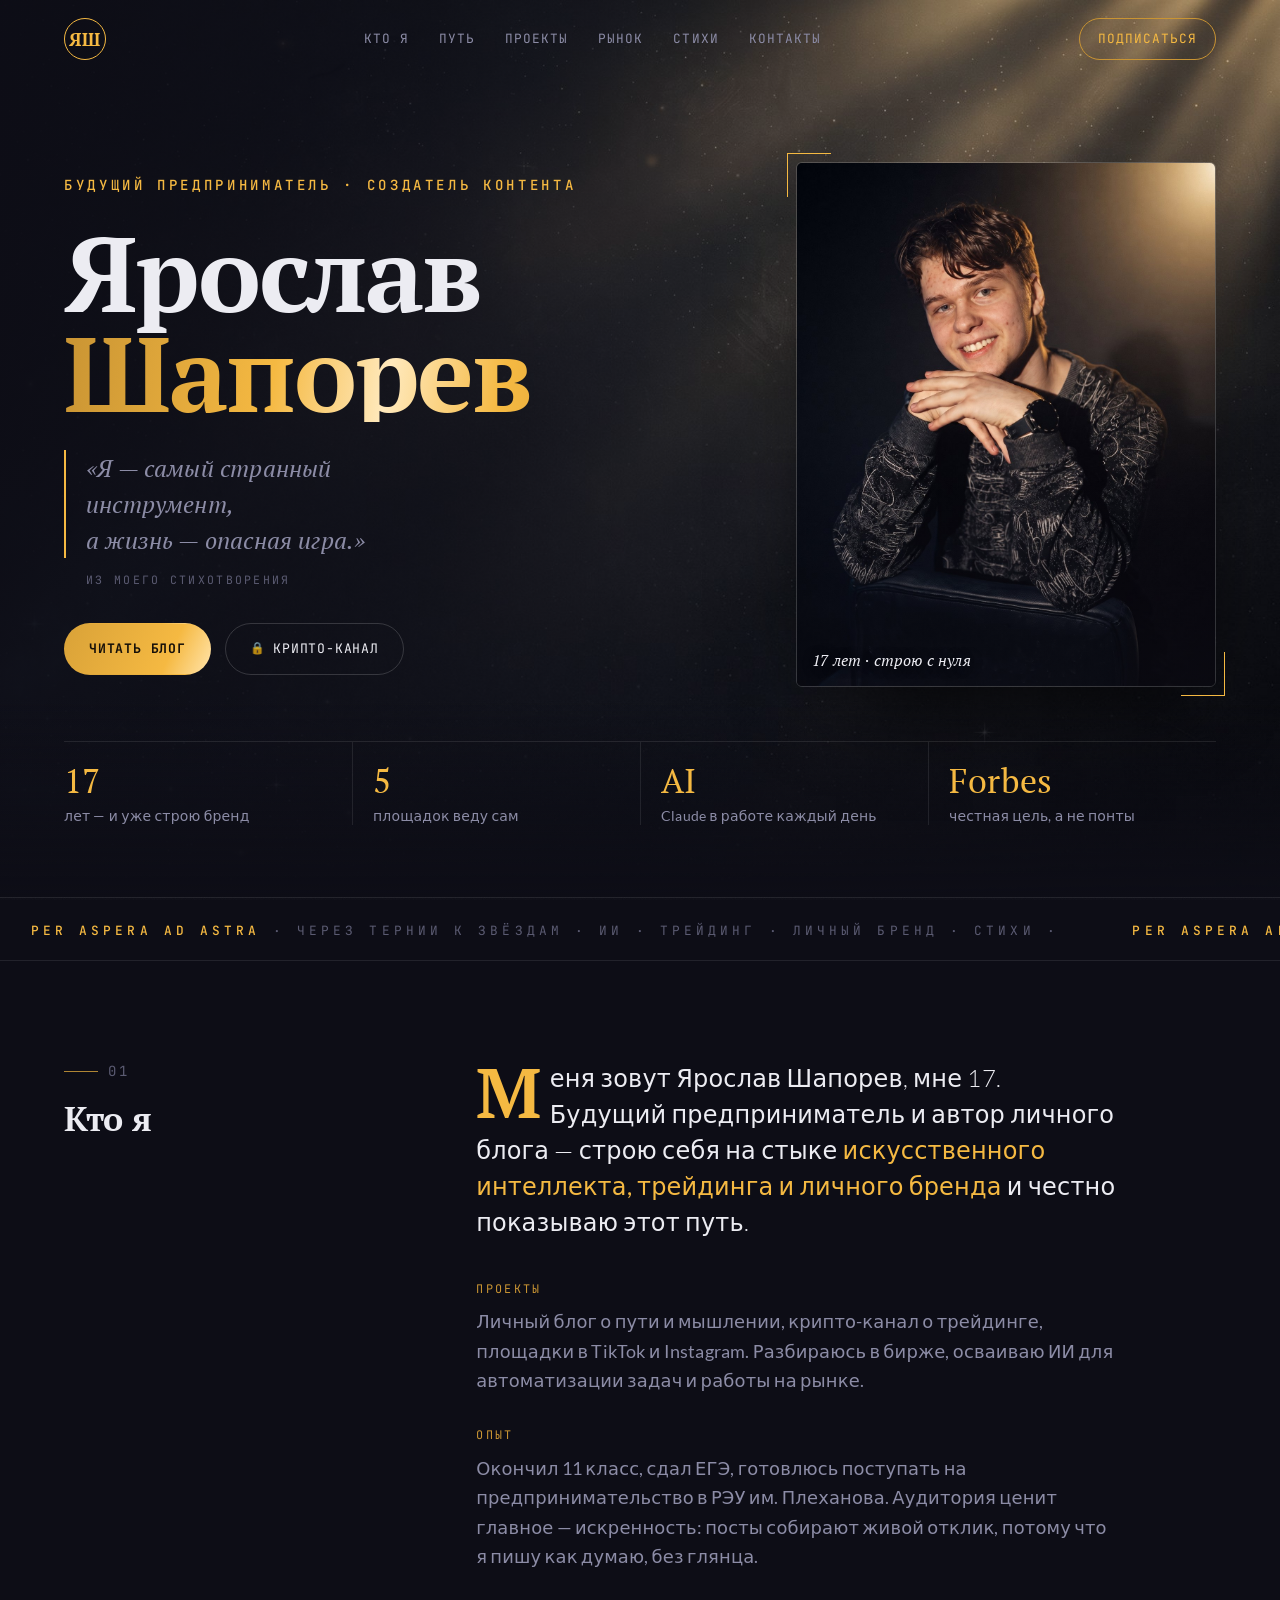
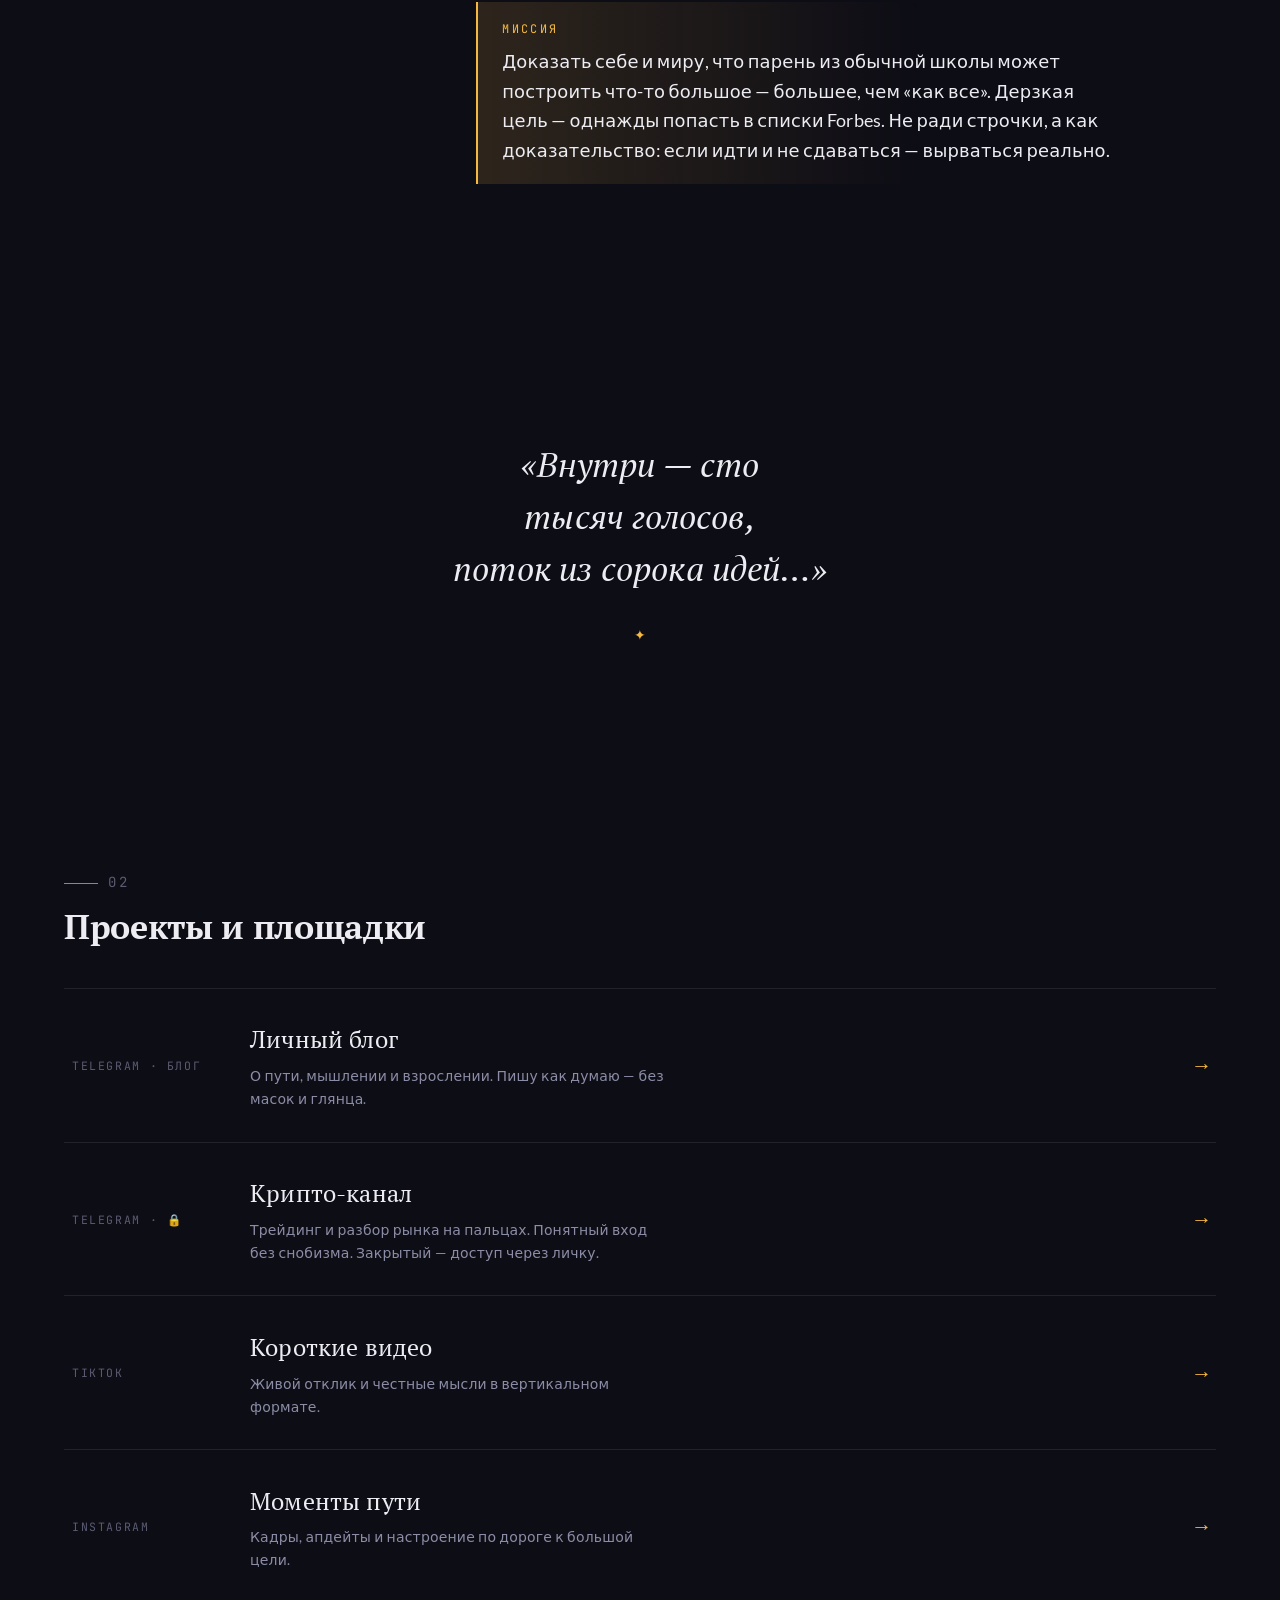
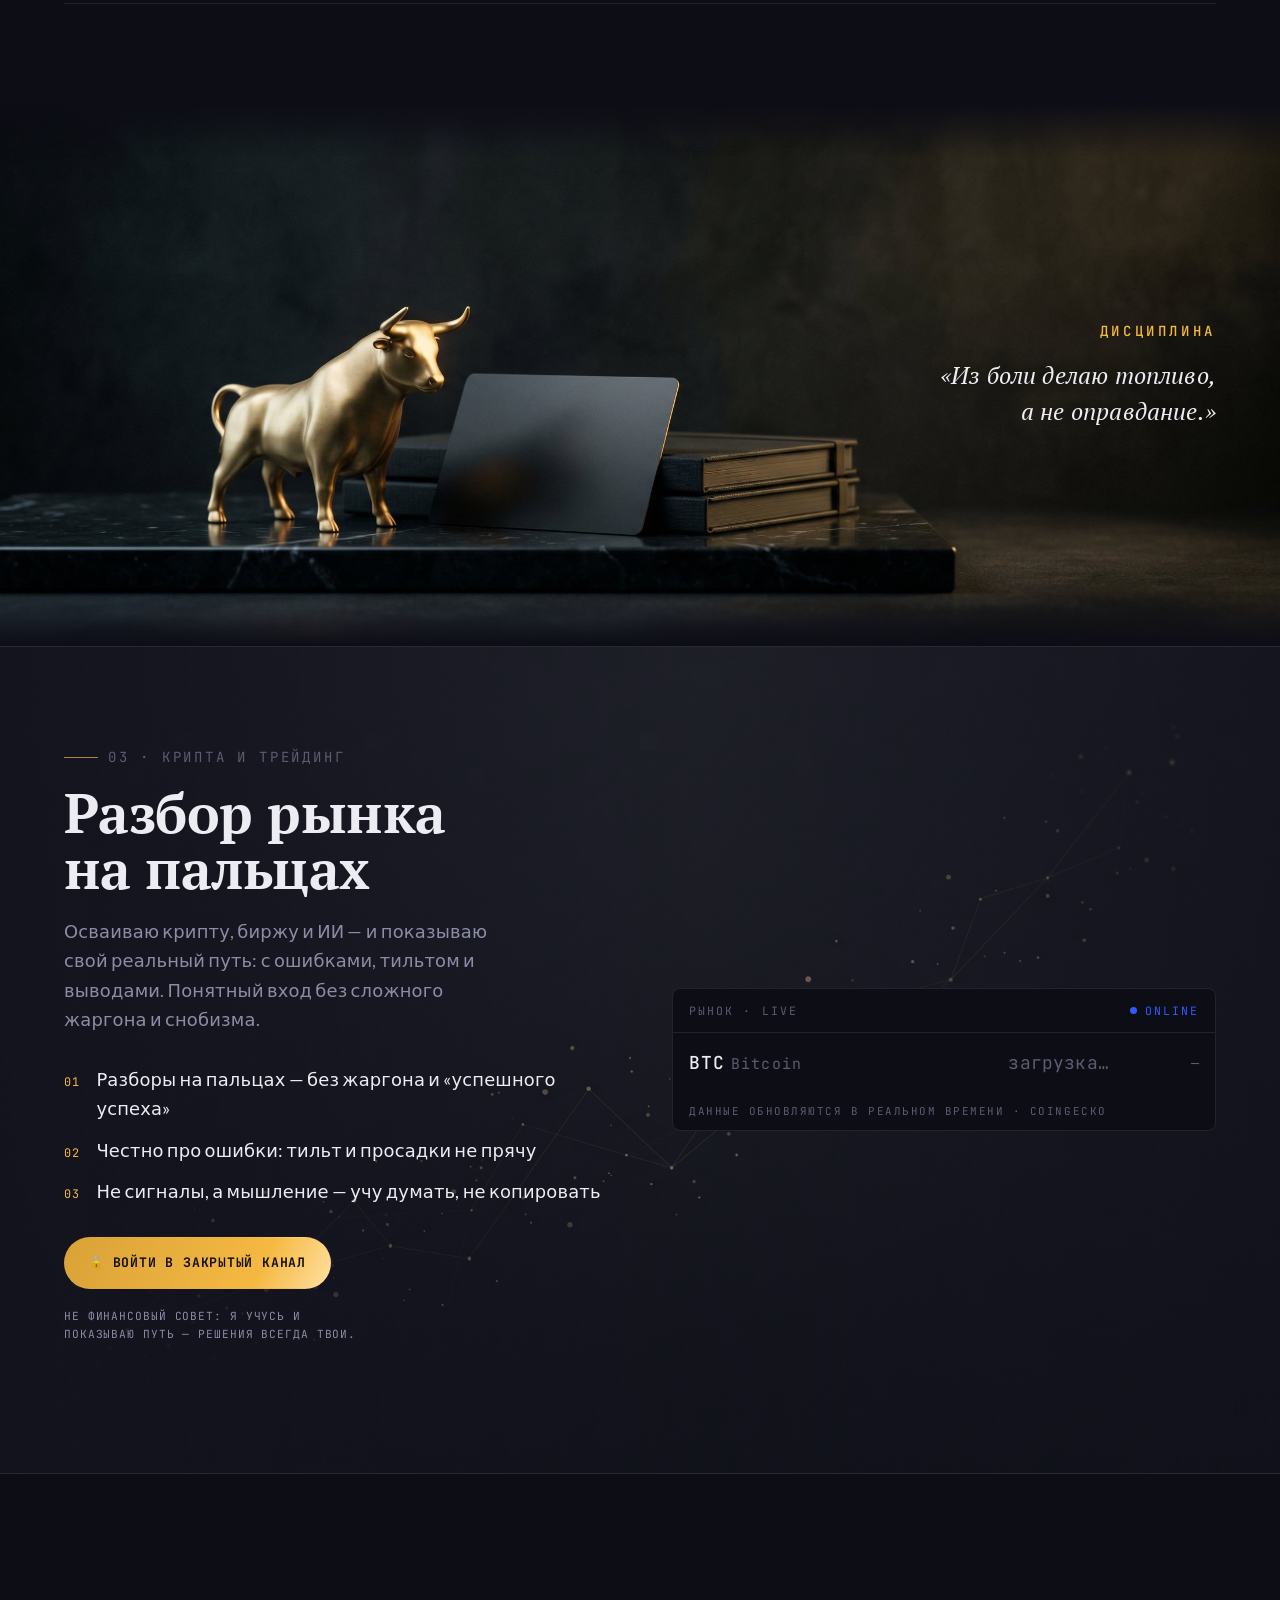
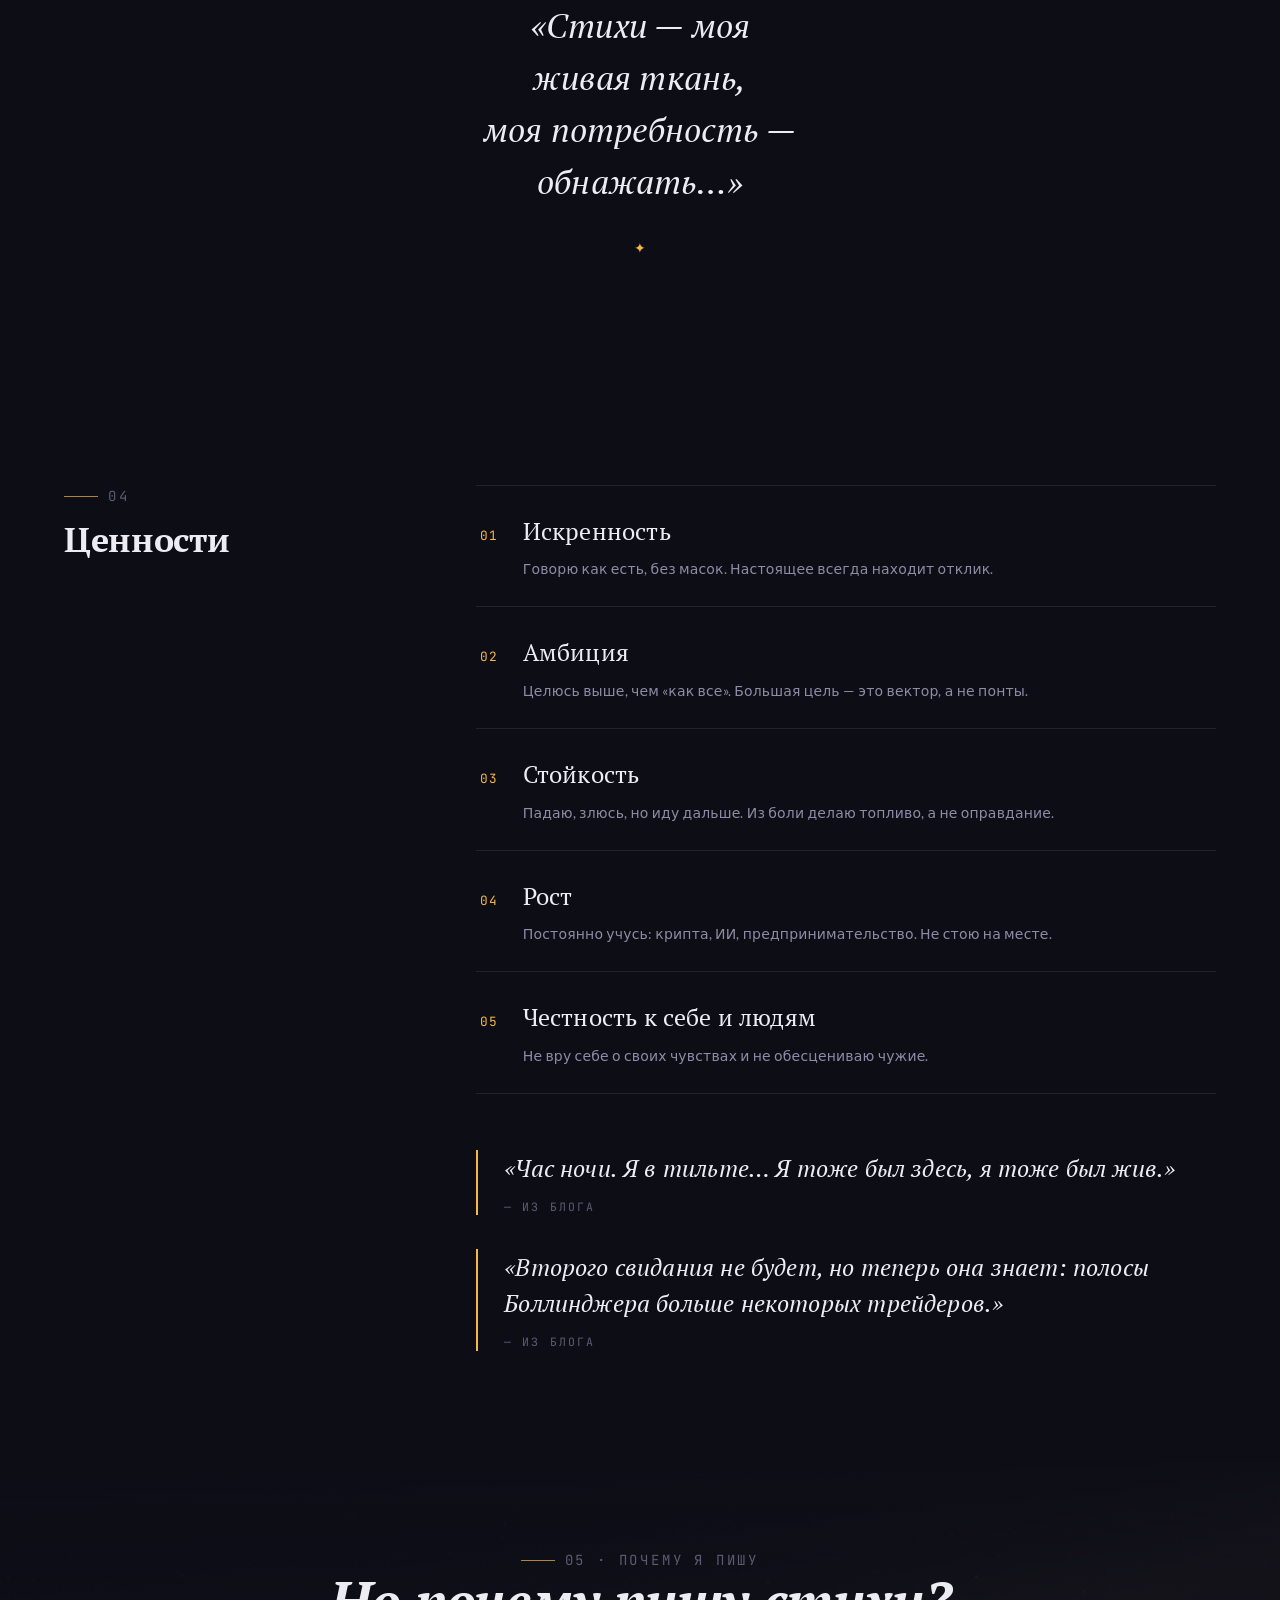
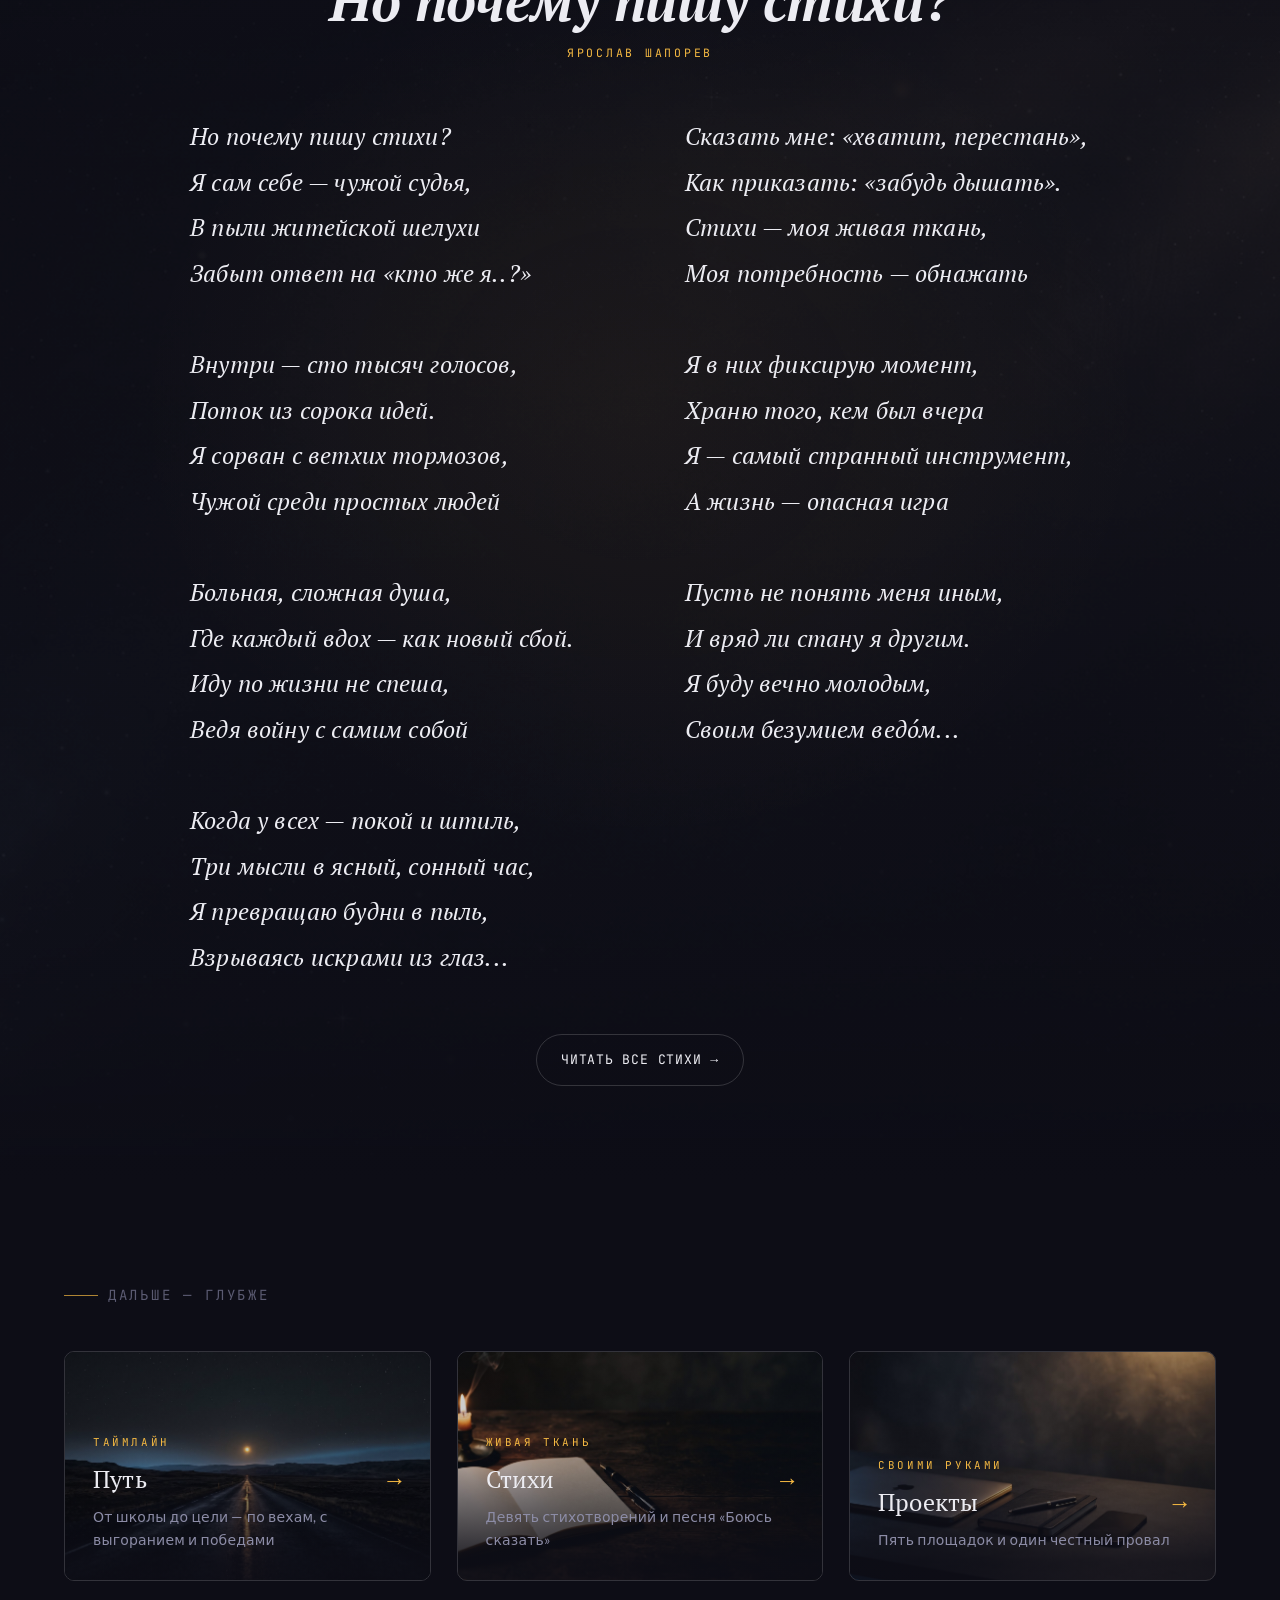
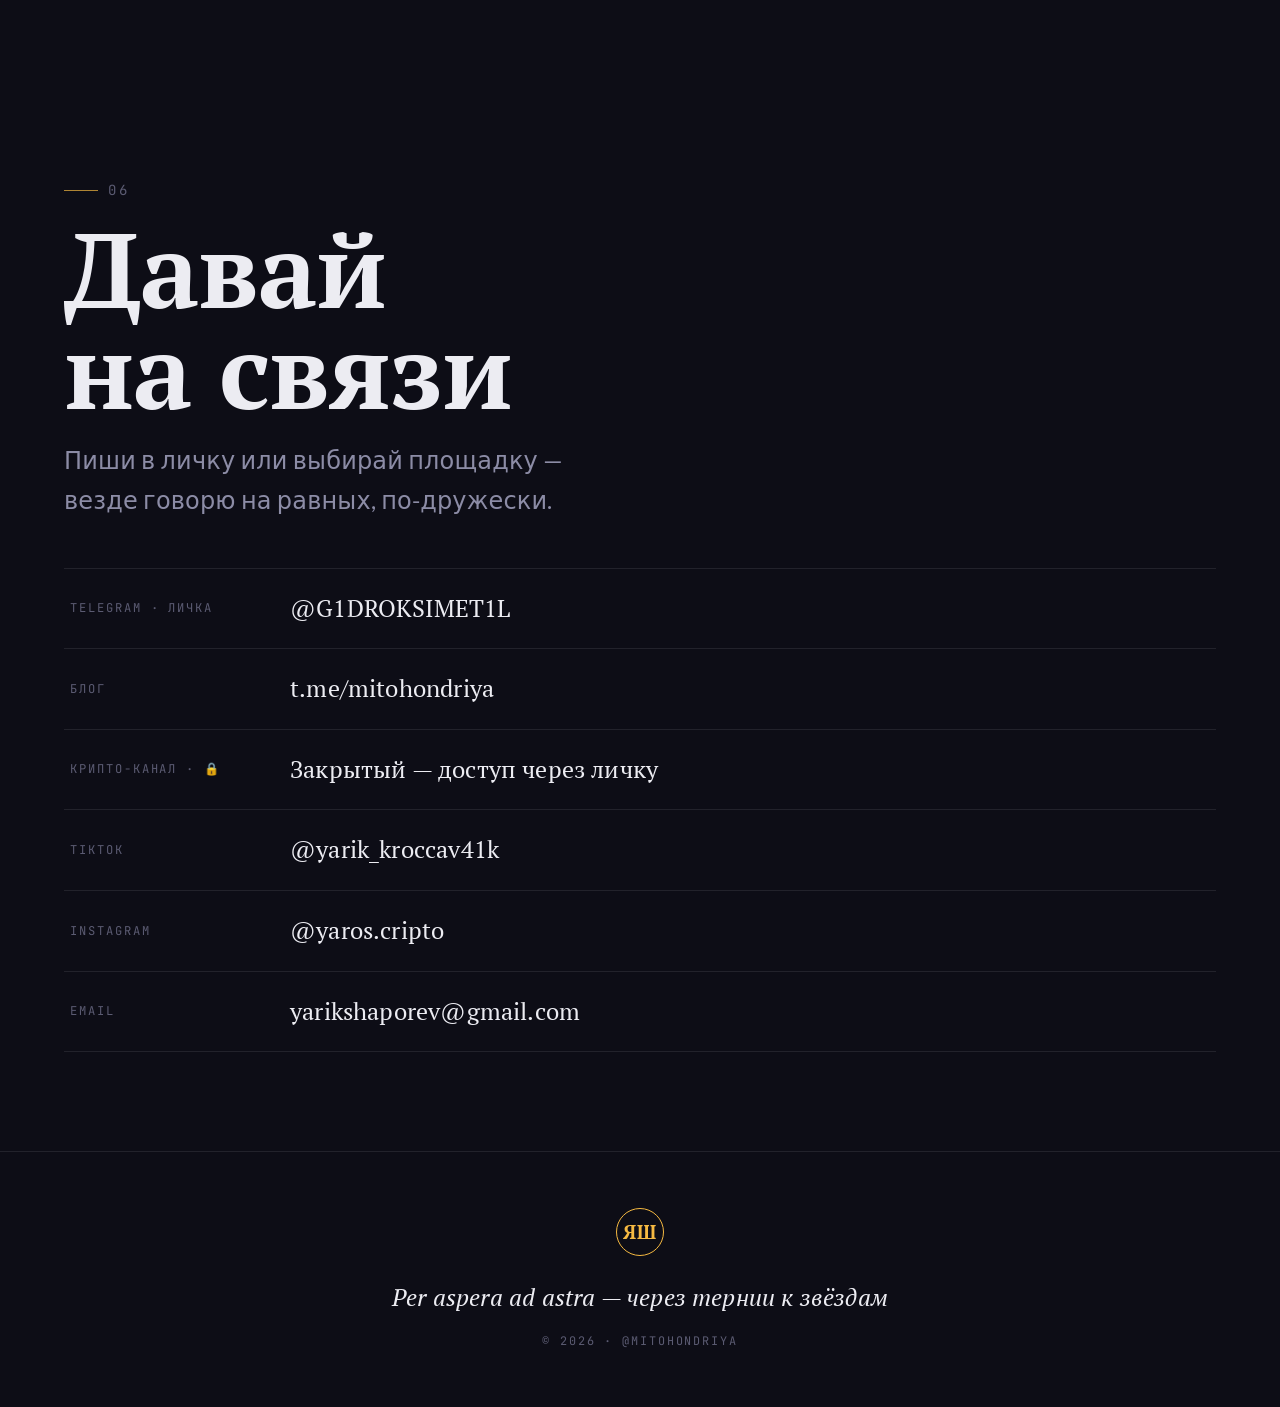
==== index.html @ fd68ede1 "Add files via upload" ====
<!DOCTYPE html>
<html lang="ru">
<head>
<meta charset="utf-8">
<meta name="viewport" content="width=device-width, initial-scale=1">
<title>Ярослав Шапорев — путь с нуля к большой цели</title>
<meta name="description" content="Ярослав Шапорев, 17 лет. Будущий предприниматель и автор личного блога на стыке ИИ, трейдинга и личного бренда. Честно показываю путь — без глянца.">
<meta property="og:title" content="Ярослав Шапорев">
<meta property="og:description" content="На стыке ИИ, трейдинга и личного бренда. Строю себя с нуля — и честно показываю путь.">
<meta property="og:type" content="website">
<meta name="theme-color" content="#0D0D16">
<link rel="stylesheet" href="assets/fonts.css">
<link rel="stylesheet" href="assets/style.css">
</head>
<body>
<div class="stars" aria-hidden="true"></div>
<div class="grain" aria-hidden="true"></div>

<!-- NAV -->
<header class="nav">
  <a href="#top" class="nav__mono" aria-label="Ярослав Шапорев — наверх">ЯШ</a>
  <nav class="nav__links" aria-label="Разделы">
    <a href="#about">Кто я</a>
    <a href="put.html">Путь</a>
    <a href="proekty.html">Проекты</a>
    <a href="#market">Рынок</a>
    <a href="stihi.html">Стихи</a>
    <a href="#contact">Контакты</a>
  </nav>
  <a href="https://t.me/mitohondriya" class="nav__cta" target="_blank" rel="noopener">Подписаться</a>
</header>

<main id="top">

  <!-- HERO -->
  <section class="hero wrap" aria-label="Ярослав Шапорев">
    <video class="hero__video" autoplay muted loop playsinline preload="auto"
           poster="assets/gen/hero-bg.jpg" aria-hidden="true" tabindex="-1">
      <source src="assets/gen/hero-loop.mp4" type="video/mp4">
    </video>
    <div class="hero__grid">
      <div class="hero__intro">
        <p class="eyebrow hero__eyebrow" data-reveal>Будущий предприниматель · создатель контента</p>
        <h1 class="hero__title" data-reveal>
          <span>Ярослав</span>
          <span class="accent">Шапорев</span>
        </h1>
        <p class="hero__poemline" data-reveal>«Я&nbsp;— самый странный инструмент,<br>а жизнь&nbsp;— опасная игра.»</p>
        <p class="hero__poemcap" data-reveal>из моего стихотворения</p>
        <div class="hero__cta" data-reveal>
          <a href="https://t.me/mitohondriya" class="btn btn--gold" target="_blank" rel="noopener">Читать блог</a>
          <a href="#market" class="btn btn--ghost"><span class="btn__lock">🔒</span> Крипто-канал</a>
        </div>
      </div>

      <div class="hero__portrait" data-reveal>
        <div class="portrait-frame">
          <img src="assets/img/hero-graded.jpg" alt="Портрет Ярослава Шапорева" loading="eager" decoding="async">
        </div>
        <span class="portrait__sig">17 лет · строю с нуля</span>
      </div>
    </div>

    <div class="instruments" data-reveal>
      <div class="inst"><div class="inst__n">17</div><div class="inst__l">лет — и уже строю бренд</div></div>
      <div class="inst"><div class="inst__n">5</div><div class="inst__l">площадок веду сам</div></div>
      <div class="inst"><div class="inst__n">AI</div><div class="inst__l">Claude в работе каждый день</div></div>
      <div class="inst"><div class="inst__n">Forbes</div><div class="inst__l">честная цель, а не понты</div></div>
    </div>
  </section>

  <!-- THROUGH-LINE -->
  <div class="throughline" aria-hidden="true">
    <div class="throughline__track">
      <span><b>Per aspera ad astra</b> · через тернии к звёздам · ИИ · трейдинг · личный бренд · стихи · </span>
      <span><b>Per aspera ad astra</b> · через тернии к звёздам · ИИ · трейдинг · личный бренд · стихи · </span>
    </div>
  </div>

  <!-- 01 · КТО Я -->
  <section class="wrap" id="about">
    <div class="editorial">
      <div class="editorial__head" data-reveal>
        <div class="section-index">01</div>
        <h2>Кто я</h2>
      </div>
      <div class="editorial__body">
        <p class="lede" data-reveal>Меня зовут Ярослав Шапорев, мне 17. Будущий предприниматель и автор личного блога — строю себя на стыке <b>искусственного интеллекта, трейдинга и личного бренда</b> и честно показываю этот путь.</p>
        <div class="detail" data-reveal>
          <div class="detail__label">Проекты</div>
          <p>Личный блог о пути и мышлении, крипто-канал о трейдинге, площадки в TikTok и Instagram. Разбираюсь в бирже, осваиваю ИИ для автоматизации задач и работы на рынке.</p>
        </div>
        <div class="detail" data-reveal>
          <div class="detail__label">Опыт</div>
          <p>Окончил 11 класс, сдал ЕГЭ, готовлюсь поступать на предпринимательство в РЭУ им. Плеханова. Аудитория ценит главное — искренность: посты собирают живой отклик, потому что я пишу как думаю, без глянца.</p>
        </div>
        <div class="detail mission" data-reveal>
          <div class="detail__label">Миссия</div>
          <p>Доказать себе и миру, что парень из обычной школы может построить что-то большое — большее, чем «как все». Дерзкая цель — однажды попасть в списки Forbes. Не ради строчки, а как доказательство: если идти и не сдаваться — вырваться реально.</p>
        </div>
      </div>
    </div>
  </section>

  <!-- INTERLUDE 1 -->
  <section class="interlude wrap" aria-label="Строки из стихотворения">
    <p class="interlude__stanza" data-reveal>«Внутри — сто тысяч голосов,<br>поток из сорока идей…»</p>
    <p class="interlude__cap" data-reveal>✦</p>
  </section>

  <!-- 02 · ПРОЕКТЫ -->
  <section class="wrap" id="projects">
    <div class="sec-head" data-reveal>
      <div class="section-index">02</div>
      <h2 style="font-size:var(--step-2);margin-top:14px">Проекты и площадки</h2>
    </div>
    <div class="projects" data-reveal>
      <a class="proj" href="https://t.me/mitohondriya" target="_blank" rel="noopener">
        <div class="proj__tag">Telegram · блог</div>
        <div><div class="proj__name">Личный блог</div><div class="proj__desc">О пути, мышлении и взрослении. Пишу как думаю — без масок и глянца.</div></div>
        <div class="proj__arrow">→</div>
      </a>
      <a class="proj" href="https://t.me/G1DROKSIMET1L" target="_blank" rel="noopener">
        <div class="proj__tag">Telegram · 🔒</div>
        <div><div class="proj__name">Крипто-канал</div><div class="proj__desc">Трейдинг и разбор рынка на пальцах. Понятный вход без снобизма. Закрытый — доступ через личку.</div></div>
        <div class="proj__arrow">→</div>
      </a>
      <a class="proj" href="https://www.tiktok.com/@yarik_kroccav41k" target="_blank" rel="noopener">
        <div class="proj__tag">TikTok</div>
        <div><div class="proj__name">Короткие видео</div><div class="proj__desc">Живой отклик и честные мысли в вертикальном формате.</div></div>
        <div class="proj__arrow">→</div>
      </a>
      <a class="proj" href="https://instagram.com/yaros.cripto" target="_blank" rel="noopener">
        <div class="proj__tag">Instagram</div>
        <div><div class="proj__name">Моменты пути</div><div class="proj__desc">Кадры, апдейты и настроение по дороге к большой цели.</div></div>
        <div class="proj__arrow">→</div>
      </a>
    </div>
  </section>

  <!-- EDITORIAL BAND -->
  <section class="still" aria-label="Дисциплина">
    <img class="still__img" src="assets/gen/money-still.jpg" alt="" loading="lazy" decoding="async">
    <div class="wrap still__inner">
      <div class="still__caption" data-reveal>
        <p class="eyebrow">Дисциплина</p>
        <p class="still__quote">«Из боли делаю топливо,<br>а не оправдание.»</p>
      </div>
    </div>
  </section>

  <!-- 03 · РЫНОК -->
  <section class="market" id="market">
    <div class="wrap">
      <div class="market__grid">
        <div>
          <div class="section-index" data-reveal>03 · крипта и трейдинг</div>
          <h2 data-reveal>Разбор рынка<br>на пальцах</h2>
          <p data-reveal>Осваиваю крипту, биржу и ИИ — и показываю свой реальный путь: с ошибками, тильтом и выводами. Понятный вход без сложного жаргона и снобизма.</p>
          <div class="market__points" data-reveal>
            <div class="mpoint"><span class="mpoint__n">01</span><span>Разборы на пальцах — без жаргона и «успешного успеха»</span></div>
            <div class="mpoint"><span class="mpoint__n">02</span><span>Честно про ошибки: тильт и просадки не прячу</span></div>
            <div class="mpoint"><span class="mpoint__n">03</span><span>Не сигналы, а мышление — учу думать, не копировать</span></div>
          </div>
          <a href="https://t.me/G1DROKSIMET1L" class="btn btn--gold" target="_blank" rel="noopener" data-reveal><span class="btn__lock">🔒</span> Войти в закрытый канал</a>
          <p class="market__disclaimer" data-reveal>Не финансовый совет: я учусь и показываю путь — решения всегда твои.</p>
        </div>
        <div class="ticker" data-reveal>
          <div class="ticker__bar">
            <span>Рынок · live</span>
            <span class="ticker__live"><span class="ticker__dot"></span> online</span>
          </div>
          <div id="ticker-body">
            <div class="ticker__row"><span class="ticker__sym">BTC<small>Bitcoin</small></span><span class="ticker__price" style="color:var(--faint)">загрузка…</span><span class="ticker__chg" style="color:var(--faint)">—</span></div>
          </div>
          <div class="ticker__foot">данные обновляются в реальном времени · coingecko</div>
        </div>
      </div>
    </div>
  </section>

  <!-- INTERLUDE 2 -->
  <section class="interlude wrap" aria-label="Строки из стихотворения">
    <p class="interlude__stanza" data-reveal>«Стихи — моя живая ткань,<br>моя потребность — обнажать…»</p>
    <p class="interlude__cap" data-reveal>✦</p>
  </section>

  <!-- 04 · ЦЕННОСТИ -->
  <section class="wrap" id="values">
    <div class="values">
      <div class="values__head" data-reveal>
        <div class="section-index">04</div>
        <h2 style="font-size:var(--step-2);margin-top:14px">Ценности</h2>
      </div>
      <div>
        <div class="values__list" data-reveal>
          <div class="value"><div class="value__n">01</div><div><div class="value__t">Искренность</div><div class="value__d">Говорю как есть, без масок. Настоящее всегда находит отклик.</div></div></div>
          <div class="value"><div class="value__n">02</div><div><div class="value__t">Амбиция</div><div class="value__d">Целюсь выше, чем «как все». Большая цель — это вектор, а не понты.</div></div></div>
          <div class="value"><div class="value__n">03</div><div><div class="value__t">Стойкость</div><div class="value__d">Падаю, злюсь, но иду дальше. Из боли делаю топливо, а не оправдание.</div></div></div>
          <div class="value"><div class="value__n">04</div><div><div class="value__t">Рост</div><div class="value__d">Постоянно учусь: крипта, ИИ, предпринимательство. Не стою на месте.</div></div></div>
          <div class="value"><div class="value__n">05</div><div><div class="value__t">Честность к себе и людям</div><div class="value__d">Не вру себе о своих чувствах и не обесцениваю чужие.</div></div></div>
        </div>
        <div class="quotes">
          <blockquote class="pullquote" data-reveal>«Час ночи. Я в тильте… Я тоже был здесь, я тоже был жив.»<span>— из блога</span></blockquote>
          <blockquote class="pullquote" data-reveal>«Второго свидания не будет, но теперь она знает: полосы Боллинджера больше некоторых трейдеров.»<span>— из блога</span></blockquote>
        </div>
      </div>
    </div>
  </section>

  <!-- 05 · СТИХИ (signature) -->
  <section class="wrap poem" id="poem">
    <div class="section-index" style="justify-content:center" data-reveal>05 · почему я пишу</div>
    <h2 class="poem__title" data-reveal>Но&nbsp;почему пишу стихи?</h2>
    <p class="poem__cap" data-reveal>Ярослав Шапорев</p>
    <div class="poem__body" data-reveal>
      <div class="stanza"><p>Но почему пишу стихи?<br>Я сам себе — чужой судья,<br>В пыли житейской шелухи<br>Забыт ответ на «кто же я..?»</p></div>
      <div class="stanza"><p>Внутри — сто тысяч голосов,<br>Поток из сорока идей.<br>Я сорван с ветхих тормозов,<br>Чужой среди простых людей</p></div>
      <div class="stanza"><p>Больная, сложная душа,<br>Где каждый вдох — как новый сбой.<br>Иду по жизни не спеша,<br>Ведя войну с самим собой</p></div>
      <div class="stanza"><p>Когда у всех — покой и штиль,<br>Три мысли в ясный, сонный час,<br>Я превращаю будни в пыль,<br>Взрываясь искрами из глаз...</p></div>
      <div class="stanza"><p>Сказать мне: «хватит, перестань»,<br>Как приказать: «забудь дышать».<br>Стихи — моя живая ткань,<br>Моя потребность — обнажать</p></div>
      <div class="stanza"><p>Я в них фиксирую момент,<br>Храню того, кем был вчера<br>Я — самый странный инструмент,<br>А жизнь — опасная игра</p></div>
      <div class="stanza"><p>Пусть не понять меня иным,<br>И вряд ли стану я другим.<br>Я буду вечно молодым,<br>Своим безумием ведо́м...</p></div>
    </div>
    <a href="stihi.html" class="btn btn--ghost" data-reveal style="margin-top:clamp(36px,6vh,60px)">Читать все стихи →</a>
  </section>

  <!-- ПЕРЕХОДЫ -->
  <section class="wrap" aria-label="Разделы сайта">
    <div class="section-index" data-reveal>дальше — глубже</div>
    <div class="portals">
      <a class="portal" href="put.html" data-reveal>
        <div class="portal__bg" style="background-image:url('assets/gen/path-hero.jpg')" aria-hidden="true"></div>
        <div class="portal__body">
          <div class="portal__eyebrow">Таймлайн</div>
          <div class="portal__title">Путь <span class="arrow">→</span></div>
          <div class="portal__sub">От школы до цели — по вехам, с выгоранием и победами</div>
        </div>
      </a>
      <a class="portal" href="stihi.html" data-reveal>
        <div class="portal__bg" style="background-image:url('assets/gen/poems-hero.jpg')" aria-hidden="true"></div>
        <div class="portal__body">
          <div class="portal__eyebrow">Живая ткань</div>
          <div class="portal__title">Стихи <span class="arrow">→</span></div>
          <div class="portal__sub">Девять стихотворений и песня «Боюсь сказать»</div>
        </div>
      </a>
      <a class="portal" href="proekty.html" data-reveal>
        <div class="portal__bg" style="background-image:url('assets/gen/projects-hero.jpg')" aria-hidden="true"></div>
        <div class="portal__body">
          <div class="portal__eyebrow">Своими руками</div>
          <div class="portal__title">Проекты <span class="arrow">→</span></div>
          <div class="portal__sub">Пять площадок и один честный провал</div>
        </div>
      </a>
    </div>
  </section>

  <!-- 06 · КОНТАКТЫ -->
  <section class="wrap contact" id="contact">
    <div class="section-index" data-reveal>06</div>
    <h2 data-reveal>Давай<br>на связи</h2>
    <p class="contact__lede" data-reveal>Пиши в личку или выбирай площадку — везде говорю на равных, по-дружески.</p>
    <div class="contacts" data-reveal>
      <a class="crow" href="https://t.me/G1DROKSIMET1L" target="_blank" rel="noopener"><span class="crow__label">Telegram · личка</span><span class="crow__val">@G1DROKSIMET1L</span><span class="crow__go">→</span></a>
      <a class="crow" href="https://t.me/mitohondriya" target="_blank" rel="noopener"><span class="crow__label">Блог</span><span class="crow__val">t.me/mitohondriya</span><span class="crow__go">→</span></a>
      <a class="crow" href="https://t.me/G1DROKSIMET1L" target="_blank" rel="noopener"><span class="crow__label">Крипто-канал · 🔒</span><span class="crow__val">Закрытый — доступ через личку</span><span class="crow__go">→</span></a>
      <a class="crow" href="https://www.tiktok.com/@yarik_kroccav41k" target="_blank" rel="noopener"><span class="crow__label">TikTok</span><span class="crow__val">@yarik_kroccav41k</span><span class="crow__go">→</span></a>
      <a class="crow" href="https://instagram.com/yaros.cripto" target="_blank" rel="noopener"><span class="crow__label">Instagram</span><span class="crow__val">@yaros.cripto</span><span class="crow__go">→</span></a>
      <a class="crow" href="mailto:yarikshaporev@gmail.com"><span class="crow__label">Email</span><span class="crow__val">yarikshaporev@gmail.com</span><span class="crow__go">→</span></a>
    </div>
  </section>

  <!-- FOOTER -->
  <footer class="footer">
    <div class="footer__mono">ЯШ</div>
    <p class="footer__motto">Per aspera ad astra — через тернии к звёздам</p>
    <p class="footer__meta">© <span id="year">2026</span> · @mitohondriya</p>
  </footer>

</main>

<script src="assets/app.js"></script>
</body>
</html>
---- assets/fonts.css ----
@font-face {
  font-family: 'JetBrains Mono';
  font-style: normal;
  font-weight: 400;
  font-display: swap;
  src: url("fonts/eb23dd7e-2573-41c3-ba5a-9eff1e57a914.woff2") format('woff2');
  unicode-range: U+0460-052F, U+1C80-1C8A, U+20B4, U+2DE0-2DFF, U+A640-A69F, U+FE2E-FE2F;
}
@font-face {
  font-family: 'JetBrains Mono';
  font-style: normal;
  font-weight: 400;
  font-display: swap;
  src: url("fonts/c8ca4ecc-9392-48dc-a97f-adf4f6182703.woff2") format('woff2');
  unicode-range: U+0301, U+0400-045F, U+0490-0491, U+04B0-04B1, U+2116;
}
@font-face {
  font-family: 'JetBrains Mono';
  font-style: normal;
  font-weight: 400;
  font-display: swap;
  src: url("fonts/a594610b-7d6e-4005-a89f-0498ae996170.woff2") format('woff2');
  unicode-range: U+0370-0377, U+037A-037F, U+0384-038A, U+038C, U+038E-03A1, U+03A3-03FF;
}
@font-face {
  font-family: 'JetBrains Mono';
  font-style: normal;
  font-weight: 400;
  font-display: swap;
  src: url("fonts/e983fc38-6f66-4841-abac-e8bfe0663ea0.woff2") format('woff2');
  unicode-range: U+0102-0103, U+0110-0111, U+0128-0129, U+0168-0169, U+01A0-01A1, U+01AF-01B0, U+0300-0301, U+0303-0304, U+0308-0309, U+0323, U+0329, U+1EA0-1EF9, U+20AB;
}
@font-face {
  font-family: 'JetBrains Mono';
  font-style: normal;
  font-weight: 400;
  font-display: swap;
  src: url("fonts/473eb957-ea7d-4e3f-bf27-7492b1c12874.woff2") format('woff2');
  unicode-range: U+0100-02BA, U+02BD-02C5, U+02C7-02CC, U+02CE-02D7, U+02DD-02FF, U+0304, U+0308, U+0329, U+1D00-1DBF, U+1E00-1E9F, U+1EF2-1EFF, U+2020, U+20A0-20AB, U+20AD-20C0, U+2113, U+2C60-2C7F, U+A720-A7FF;
}
@font-face {
  font-family: 'JetBrains Mono';
  font-style: normal;
  font-weight: 400;
  font-display: swap;
  src: url("fonts/50411bb8-c16e-402c-ad05-fbe09a4f5c93.woff2") format('woff2');
  unicode-range: U+0000-00FF, U+0131, U+0152-0153, U+02BB-02BC, U+02C6, U+02DA, U+02DC, U+0304, U+0308, U+0329, U+2000-206F, U+20AC, U+2122, U+2191, U+2193, U+2212, U+2215, U+FEFF, U+FFFD;
}
@font-face {
  font-family: 'JetBrains Mono';
  font-style: normal;
  font-weight: 500;
  font-display: swap;
  src: url("fonts/eb23dd7e-2573-41c3-ba5a-9eff1e57a914.woff2") format('woff2');
  unicode-range: U+0460-052F, U+1C80-1C8A, U+20B4, U+2DE0-2DFF, U+A640-A69F, U+FE2E-FE2F;
}
@font-face {
  font-family: 'JetBrains Mono';
  font-style: normal;
  font-weight: 500;
  font-display: swap;
  src: url("fonts/c8ca4ecc-9392-48dc-a97f-adf4f6182703.woff2") format('woff2');
  unicode-range: U+0301, U+0400-045F, U+0490-0491, U+04B0-04B1, U+2116;
}
@font-face {
  font-family: 'JetBrains Mono';
  font-style: normal;
  font-weight: 500;
  font-display: swap;
  src: url("fonts/a594610b-7d6e-4005-a89f-0498ae996170.woff2") format('woff2');
  unicode-range: U+0370-0377, U+037A-037F, U+0384-038A, U+038C, U+038E-03A1, U+03A3-03FF;
}
@font-face {
  font-family: 'JetBrains Mono';
  font-style: normal;
  font-weight: 500;
  font-display: swap;
  src: url("fonts/e983fc38-6f66-4841-abac-e8bfe0663ea0.woff2") format('woff2');
  unicode-range: U+0102-0103, U+0110-0111, U+0128-0129, U+0168-0169, U+01A0-01A1, U+01AF-01B0, U+0300-0301, U+0303-0304, U+0308-0309, U+0323, U+0329, U+1EA0-1EF9, U+20AB;
}
@font-face {
  font-family: 'JetBrains Mono';
  font-style: normal;
  font-weight: 500;
  font-display: swap;
  src: url("fonts/473eb957-ea7d-4e3f-bf27-7492b1c12874.woff2") format('woff2');
  unicode-range: U+0100-02BA, U+02BD-02C5, U+02C7-02CC, U+02CE-02D7, U+02DD-02FF, U+0304, U+0308, U+0329, U+1D00-1DBF, U+1E00-1E9F, U+1EF2-1EFF, U+2020, U+20A0-20AB, U+20AD-20C0, U+2113, U+2C60-2C7F, U+A720-A7FF;
}
@font-face {
  font-family: 'JetBrains Mono';
  font-style: normal;
  font-weight: 500;
  font-display: swap;
  src: url("fonts/50411bb8-c16e-402c-ad05-fbe09a4f5c93.woff2") format('woff2');
  unicode-range: U+0000-00FF, U+0131, U+0152-0153, U+02BB-02BC, U+02C6, U+02DA, U+02DC, U+0304, U+0308, U+0329, U+2000-206F, U+20AC, U+2122, U+2191, U+2193, U+2212, U+2215, U+FEFF, U+FFFD;
}
@font-face {
  font-family: 'JetBrains Mono';
  font-style: normal;
  font-weight: 700;
  font-display: swap;
  src: url("fonts/eb23dd7e-2573-41c3-ba5a-9eff1e57a914.woff2") format('woff2');
  unicode-range: U+0460-052F, U+1C80-1C8A, U+20B4, U+2DE0-2DFF, U+A640-A69F, U+FE2E-FE2F;
}
@font-face {
  font-family: 'JetBrains Mono';
  font-style: normal;
  font-weight: 700;
  font-display: swap;
  src: url("fonts/c8ca4ecc-9392-48dc-a97f-adf4f6182703.woff2") format('woff2');
  unicode-range: U+0301, U+0400-045F, U+0490-0491, U+04B0-04B1, U+2116;
}
@font-face {
  font-family: 'JetBrains Mono';
  font-style: normal;
  font-weight: 700;
  font-display: swap;
  src: url("fonts/a594610b-7d6e-4005-a89f-0498ae996170.woff2") format('woff2');
  unicode-range: U+0370-0377, U+037A-037F, U+0384-038A, U+038C, U+038E-03A1, U+03A3-03FF;
}
@font-face {
  font-family: 'JetBrains Mono';
  font-style: normal;
  font-weight: 700;
  font-display: swap;
  src: url("fonts/e983fc38-6f66-4841-abac-e8bfe0663ea0.woff2") format('woff2');
  unicode-range: U+0102-0103, U+0110-0111, U+0128-0129, U+0168-0169, U+01A0-01A1, U+01AF-01B0, U+0300-0301, U+0303-0304, U+0308-0309, U+0323, U+0329, U+1EA0-1EF9, U+20AB;
}
@font-face {
  font-family: 'JetBrains Mono';
  font-style: normal;
  font-weight: 700;
  font-display: swap;
  src: url("fonts/473eb957-ea7d-4e3f-bf27-7492b1c12874.woff2") format('woff2');
  unicode-range: U+0100-02BA, U+02BD-02C5, U+02C7-02CC, U+02CE-02D7, U+02DD-02FF, U+0304, U+0308, U+0329, U+1D00-1DBF, U+1E00-1E9F, U+1EF2-1EFF, U+2020, U+20A0-20AB, U+20AD-20C0, U+2113, U+2C60-2C7F, U+A720-A7FF;
}
@font-face {
  font-family: 'JetBrains Mono';
  font-style: normal;
  font-weight: 700;
  font-display: swap;
  src: url("fonts/50411bb8-c16e-402c-ad05-fbe09a4f5c93.woff2") format('woff2');
  unicode-range: U+0000-00FF, U+0131, U+0152-0153, U+02BB-02BC, U+02C6, U+02DA, U+02DC, U+0304, U+0308, U+0329, U+2000-206F, U+20AC, U+2122, U+2191, U+2193, U+2212, U+2215, U+FEFF, U+FFFD;
}
@font-face {
  font-family: 'Lato';
  font-style: normal;
  font-weight: 300;
  font-display: swap;
  src: url("fonts/90f919be-8240-4bac-9219-219e4b508a36.woff2") format('woff2');
  unicode-range: U+0100-02BA, U+02BD-02C5, U+02C7-02CC, U+02CE-02D7, U+02DD-02FF, U+0304, U+0308, U+0329, U+1D00-1DBF, U+1E00-1E9F, U+1EF2-1EFF, U+2020, U+20A0-20AB, U+20AD-20C0, U+2113, U+2C60-2C7F, U+A720-A7FF;
}
@font-face {
  font-family: 'Lato';
  font-style: normal;
  font-weight: 300;
  font-display: swap;
  src: url("fonts/6c4fb268-4d33-4b48-98b7-b36b09c12bde.woff2") format('woff2');
  unicode-range: U+0000-00FF, U+0131, U+0152-0153, U+02BB-02BC, U+02C6, U+02DA, U+02DC, U+0304, U+0308, U+0329, U+2000-206F, U+20AC, U+2122, U+2191, U+2193, U+2212, U+2215, U+FEFF, U+FFFD;
}
@font-face {
  font-family: 'Lato';
  font-style: normal;
  font-weight: 400;
  font-display: swap;
  src: url("fonts/91aba224-5689-45fa-b5a7-7379a9584280.woff2") format('woff2');
  unicode-range: U+0100-02BA, U+02BD-02C5, U+02C7-02CC, U+02CE-02D7, U+02DD-02FF, U+0304, U+0308, U+0329, U+1D00-1DBF, U+1E00-1E9F, U+1EF2-1EFF, U+2020, U+20A0-20AB, U+20AD-20C0, U+2113, U+2C60-2C7F, U+A720-A7FF;
}
@font-face {
  font-family: 'Lato';
  font-style: normal;
  font-weight: 400;
  font-display: swap;
  src: url("fonts/5fc5107a-7b54-40ce-a8a0-4911a5b4967c.woff2") format('woff2');
  unicode-range: U+0000-00FF, U+0131, U+0152-0153, U+02BB-02BC, U+02C6, U+02DA, U+02DC, U+0304, U+0308, U+0329, U+2000-206F, U+20AC, U+2122, U+2191, U+2193, U+2212, U+2215, U+FEFF, U+FFFD;
}
@font-face {
  font-family: 'Lato';
  font-style: normal;
  font-weight: 700;
  font-display: swap;
  src: url("fonts/c3d17409-ff35-43ec-8193-b2284f731f2a.woff2") format('woff2');
  unicode-range: U+0100-02BA, U+02BD-02C5, U+02C7-02CC, U+02CE-02D7, U+02DD-02FF, U+0304, U+0308, U+0329, U+1D00-1DBF, U+1E00-1E9F, U+1EF2-1EFF, U+2020, U+20A0-20AB, U+20AD-20C0, U+2113, U+2C60-2C7F, U+A720-A7FF;
}
@font-face {
  font-family: 'Lato';
  font-style: normal;
  font-weight: 700;
  font-display: swap;
  src: url("fonts/43250412-ce7a-4ae2-b5c3-aa2b7867348d.woff2") format('woff2');
  unicode-range: U+0000-00FF, U+0131, U+0152-0153, U+02BB-02BC, U+02C6, U+02DA, U+02DC, U+0304, U+0308, U+0329, U+2000-206F, U+20AC, U+2122, U+2191, U+2193, U+2212, U+2215, U+FEFF, U+FFFD;
}
@font-face {
  font-family: 'Lato';
  font-style: normal;
  font-weight: 900;
  font-display: swap;
  src: url("fonts/50261552-8f9f-4e51-b434-905922bca4bd.woff2") format('woff2');
  unicode-range: U+0100-02BA, U+02BD-02C5, U+02C7-02CC, U+02CE-02D7, U+02DD-02FF, U+0304, U+0308, U+0329, U+1D00-1DBF, U+1E00-1E9F, U+1EF2-1EFF, U+2020, U+20A0-20AB, U+20AD-20C0, U+2113, U+2C60-2C7F, U+A720-A7FF;
}
@font-face {
  font-family: 'Lato';
  font-style: normal;
  font-weight: 900;
  font-display: swap;
  src: url("fonts/21dcec7a-d508-4917-adbc-7700963ce278.woff2") format('woff2');
  unicode-range: U+0000-00FF, U+0131, U+0152-0153, U+02BB-02BC, U+02C6, U+02DA, U+02DC, U+0304, U+0308, U+0329, U+2000-206F, U+20AC, U+2122, U+2191, U+2193, U+2212, U+2215, U+FEFF, U+FFFD;
}
@font-face {
  font-family: 'PT Serif';
  font-style: italic;
  font-weight: 400;
  font-display: swap;
  src: url("fonts/9aff4134-64b1-4953-8b30-9fa20087e1e6.woff2") format('woff2');
  unicode-range: U+0460-052F, U+1C80-1C8A, U+20B4, U+2DE0-2DFF, U+A640-A69F, U+FE2E-FE2F;
}
@font-face {
  font-family: 'PT Serif';
  font-style: italic;
  font-weight: 400;
  font-display: swap;
  src: url("fonts/6e1236a2-d2eb-45f4-9bde-289f8c7290ff.woff2") format('woff2');
  unicode-range: U+0301, U+0400-045F, U+0490-0491, U+04B0-04B1, U+2116;
}
@font-face {
  font-family: 'PT Serif';
  font-style: italic;
  font-weight: 400;
  font-display: swap;
  src: url("fonts/fb4f0a4e-d167-4266-8df1-36bbcd6b988e.woff2") format('woff2');
  unicode-range: U+0100-02BA, U+02BD-02C5, U+02C7-02CC, U+02CE-02D7, U+02DD-02FF, U+0304, U+0308, U+0329, U+1D00-1DBF, U+1E00-1E9F, U+1EF2-1EFF, U+2020, U+20A0-20AB, U+20AD-20C0, U+2113, U+2C60-2C7F, U+A720-A7FF;
}
@font-face {
  font-family: 'PT Serif';
  font-style: italic;
  font-weight: 400;
  font-display: swap;
  src: url("fonts/92d7c0a3-3771-4547-8e80-23749ee7e475.woff2") format('woff2');
  unicode-range: U+0000-00FF, U+0131, U+0152-0153, U+02BB-02BC, U+02C6, U+02DA, U+02DC, U+0304, U+0308, U+0329, U+2000-206F, U+20AC, U+2122, U+2191, U+2193, U+2212, U+2215, U+FEFF, U+FFFD;
}
@font-face {
  font-family: 'PT Serif';
  font-style: italic;
  font-weight: 700;
  font-display: swap;
  src: url("fonts/01643d2e-10b8-475c-bb8c-47ad7ef5d0b8.woff2") format('woff2');
  unicode-range: U+0460-052F, U+1C80-1C8A, U+20B4, U+2DE0-2DFF, U+A640-A69F, U+FE2E-FE2F;
}
@font-face {
  font-family: 'PT Serif';
  font-style: italic;
  font-weight: 700;
  font-display: swap;
  src: url("fonts/b8c1a830-ce1d-49e4-997b-54ae0727ea42.woff2") format('woff2');
  unicode-range: U+0301, U+0400-045F, U+0490-0491, U+04B0-04B1, U+2116;
}
@font-face {
  font-family: 'PT Serif';
  font-style: italic;
  font-weight: 700;
  font-display: swap;
  src: url("fonts/c858ba95-18ec-44d5-bcd1-adfac9d5a6eb.woff2") format('woff2');
  unicode-range: U+0100-02BA, U+02BD-02C5, U+02C7-02CC, U+02CE-02D7, U+02DD-02FF, U+0304, U+0308, U+0329, U+1D00-1DBF, U+1E00-1E9F, U+1EF2-1EFF, U+2020, U+20A0-20AB, U+20AD-20C0, U+2113, U+2C60-2C7F, U+A720-A7FF;
}
@font-face {
  font-family: 'PT Serif';
  font-style: italic;
  font-weight: 700;
  font-display: swap;
  src: url("fonts/2f1cf2df-cac0-4366-b6ec-a2aa6697f56f.woff2") format('woff2');
  unicode-range: U+0000-00FF, U+0131, U+0152-0153, U+02BB-02BC, U+02C6, U+02DA, U+02DC, U+0304, U+0308, U+0329, U+2000-206F, U+20AC, U+2122, U+2191, U+2193, U+2212, U+2215, U+FEFF, U+FFFD;
}
@font-face {
  font-family: 'PT Serif';
  font-style: normal;
  font-weight: 400;
  font-display: swap;
  src: url("fonts/5ac5b8d2-89e2-456e-802c-e42f4716dba0.woff2") format('woff2');
  unicode-range: U+0460-052F, U+1C80-1C8A, U+20B4, U+2DE0-2DFF, U+A640-A69F, U+FE2E-FE2F;
}
@font-face {
  font-family: 'PT Serif';
  font-style: normal;
  font-weight: 400;
  font-display: swap;
  src: url("fonts/727ef347-8f24-46f1-9dba-7557f026db7a.woff2") format('woff2');
  unicode-range: U+0301, U+0400-045F, U+0490-0491, U+04B0-04B1, U+2116;
}
@font-face {
  font-family: 'PT Serif';
  font-style: normal;
  font-weight: 400;
  font-display: swap;
  src: url("fonts/9a28c38b-2764-48a9-acd7-9eb0ea482b32.woff2") format('woff2');
  unicode-range: U+0100-02BA, U+02BD-02C5, U+02C7-02CC, U+02CE-02D7, U+02DD-02FF, U+0304, U+0308, U+0329, U+1D00-1DBF, U+1E00-1E9F, U+1EF2-1EFF, U+2020, U+20A0-20AB, U+20AD-20C0, U+2113, U+2C60-2C7F, U+A720-A7FF;
}
@font-face {
  font-family: 'PT Serif';
  font-style: normal;
  font-weight: 400;
  font-display: swap;
  src: url("fonts/0878924a-750e-44c5-af7d-e3f5f18dc121.woff2") format('woff2');
  unicode-range: U+0000-00FF, U+0131, U+0152-0153, U+02BB-02BC, U+02C6, U+02DA, U+02DC, U+0304, U+0308, U+0329, U+2000-206F, U+20AC, U+2122, U+2191, U+2193, U+2212, U+2215, U+FEFF, U+FFFD;
}
@font-face {
  font-family: 'PT Serif';
  font-style: normal;
  font-weight: 700;
  font-display: swap;
  src: url("fonts/0b163a7e-dc50-4f0c-ad3a-220841bc87c4.woff2") format('woff2');
  unicode-range: U+0460-052F, U+1C80-1C8A, U+20B4, U+2DE0-2DFF, U+A640-A69F, U+FE2E-FE2F;
}
@font-face {
  font-family: 'PT Serif';
  font-style: normal;
  font-weight: 700;
  font-display: swap;
  src: url("fonts/dc215b06-502e-4394-b829-6fa81a51e14d.woff2") format('woff2');
  unicode-range: U+0301, U+0400-045F, U+0490-0491, U+04B0-04B1, U+2116;
}
@font-face {
  font-family: 'PT Serif';
  font-style: normal;
  font-weight: 700;
  font-display: swap;
  src: url("fonts/812ac6c3-32c2-4bf3-9cb0-ba725a508ca2.woff2") format('woff2');
  unicode-range: U+0100-02BA, U+02BD-02C5, U+02C7-02CC, U+02CE-02D7, U+02DD-02FF, U+0304, U+0308, U+0329, U+1D00-1DBF, U+1E00-1E9F, U+1EF2-1EFF, U+2020, U+20A0-20AB, U+20AD-20C0, U+2113, U+2C60-2C7F, U+A720-A7FF;
}
@font-face {
  font-family: 'PT Serif';
  font-style: normal;
  font-weight: 700;
  font-display: swap;
  src: url("fonts/062204cf-b76e-40bb-bde5-278e5edb3912.woff2") format('woff2');
  unicode-range: U+0000-00FF, U+0131, U+0152-0153, U+02BB-02BC, U+02C6, U+02DA, U+02DC, U+0304, U+0308, U+0329, U+2000-206F, U+20AC, U+2122, U+2191, U+2193, U+2212, U+2215, U+FEFF, U+FFFD;
}
---- assets/style.css ----
/* ============================================================
   Ярослав Шапорев — сайт-визитка
   «Per aspera ad astra» · тёмный астральный эдиториал
   ============================================================ */

:root{
  /* palette */
  --bg:        #0D0D16;
  --surface:   #14141F;
  --surface-2: #1A1A2E;   /* бренд «графит» */
  --gold:      #F5B942;
  --gold-dim:  #C99433;
  --blue:      #2E5BFF;
  --text:      #ECECF2;
  --muted:     #8C8CA6;
  --faint:     #5B5B72;
  --line:      rgba(255,255,255,.09);
  --line-strong: rgba(255,255,255,.16);
  --gold-glow: rgba(245,185,66,.14);

  /* type */
  --serif: 'PT Serif', Georgia, serif;
  --sans:  'Lato', system-ui, -apple-system, sans-serif;
  --mono:  'JetBrains Mono', ui-monospace, monospace;

  /* fluid scale */
  --step--1: clamp(.78rem, .74rem + .2vw, .875rem);
  --step-0:  clamp(1rem, .96rem + .2vw, 1.125rem);
  --step-1:  clamp(1.2rem, 1.1rem + .5vw, 1.5rem);
  --step-2:  clamp(1.5rem, 1.3rem + 1vw, 2.25rem);
  --step-3:  clamp(2rem, 1.5rem + 2.4vw, 3.5rem);
  --step-4:  clamp(3rem, 1.8rem + 6vw, 7rem);

  --maxw: 1560px;
  --gutter: clamp(20px, 5vw, 96px);
  --ease: cubic-bezier(.2,.7,.2,1);
}
/* wide monitors: scale the whole system up instead of drowning in margins */
@media (min-width:1800px){ html{ font-size:112.5% } :root{ --maxw:1800px } }
@media (min-width:2400px){ html{ font-size:131% } :root{ --maxw:2260px } }

*,*::before,*::after{ box-sizing:border-box; margin:0; padding:0 }

html{ scroll-behavior:smooth; -webkit-text-size-adjust:100% }
@media (prefers-reduced-motion: reduce){ html{ scroll-behavior:auto } }

body{
  background:var(--bg);
  color:var(--text);
  font-family:var(--sans);
  font-size:var(--step-0);
  line-height:1.65;
  font-weight:400;
  letter-spacing:.01em;
  overflow-x:clip;
  -webkit-font-smoothing:antialiased;
  text-rendering:optimizeLegibility;
}

/* ---------- atmosphere ---------- */
.stars,.grain{ position:fixed; inset:0; pointer-events:none; z-index:0 }
.stars{
  background:
    radial-gradient(1.4px 1.4px at 12% 18%, rgba(255,255,255,.55), transparent 60%),
    radial-gradient(1.1px 1.1px at 82% 12%, rgba(255,255,255,.40), transparent 60%),
    radial-gradient(1.6px 1.6px at 68% 42%, rgba(245,185,66,.45), transparent 60%),
    radial-gradient(1px 1px at 32% 62%, rgba(255,255,255,.35), transparent 60%),
    radial-gradient(1.3px 1.3px at 91% 74%, rgba(255,255,255,.30), transparent 60%),
    radial-gradient(1px 1px at 22% 88%, rgba(255,255,255,.28), transparent 60%),
    radial-gradient(1.5px 1.5px at 54% 8%, rgba(255,255,255,.30), transparent 60%),
    radial-gradient(1px 1px at 46% 34%, rgba(46,91,255,.40), transparent 60%);
  opacity:.6;
  animation:twinkle 7s ease-in-out infinite alternate;
}
@keyframes twinkle{ from{opacity:.42} to{opacity:.72} }
.grain{
  z-index:1;
  opacity:.035;
  background-image:url("data:image/svg+xml,%3Csvg xmlns='http://www.w3.org/2000/svg' width='140' height='140'%3E%3Cfilter id='n'%3E%3CfeTurbulence type='fractalNoise' baseFrequency='.9' numOctaves='2' stitchTiles='stitch'/%3E%3C/filter%3E%3Crect width='100%25' height='100%25' filter='url(%23n)'/%3E%3C/svg%3E");
}
@media (prefers-reduced-motion: reduce){ .stars{ animation:none; opacity:.5 } }

/* ---------- layout helpers ---------- */
.wrap{ width:100%; max-width:var(--maxw); margin-inline:auto; padding-inline:var(--gutter) }
main{ position:relative; z-index:2 }
section{ position:relative; padding-block:clamp(72px,11vh,150px) }

.eyebrow{
  font-family:var(--mono);
  font-size:var(--step--1);
  letter-spacing:.26em;
  text-transform:uppercase;
  color:var(--gold);
  font-weight:500;
}
.eyebrow--muted{ color:var(--faint) }

.section-index{
  font-family:var(--mono);
  font-size:var(--step--1);
  letter-spacing:.2em;
  color:var(--faint);
  text-transform:uppercase;
  display:flex; align-items:center; gap:.7em;
}
.section-index::before{ content:""; width:34px; height:1px; background:var(--gold); opacity:.7 }

h1,h2,h3{ font-family:var(--serif); font-weight:700; line-height:1.05; letter-spacing:-.01em }
.h-lead{ font-size:var(--step-3); line-height:1.08 }
.hairline{ height:1px; background:var(--line); border:0 }

a{ color:inherit; text-decoration:none }

/* ---------- nav ---------- */
.nav{
  position:fixed; top:0; left:0; right:0; z-index:50;
  display:flex; align-items:center; justify-content:space-between;
  gap:24px;
  /* держим лого и кнопку в той же колонне, что и контент страницы */
  padding:18px max(var(--gutter), calc((100vw - var(--maxw)) / 2 + var(--gutter)));
  transition:background .4s var(--ease), backdrop-filter .4s var(--ease), border-color .4s var(--ease);
  border-bottom:1px solid transparent;
}
.nav.is-scrolled{
  background:rgba(13,13,22,.72);
  backdrop-filter:blur(14px) saturate(1.2);
  border-bottom-color:var(--line);
}
.nav__mono{
  font-family:var(--serif); font-weight:700; font-size:1.15rem;
  letter-spacing:.04em;
  display:inline-flex; align-items:center; justify-content:center;
  width:42px; height:42px; border:1px solid var(--gold); border-radius:50%;
  color:var(--gold);
}
.nav__links{ display:flex; gap:30px; align-items:center }
.nav__links a{
  font-family:var(--mono); font-size:.8rem; letter-spacing:.08em;
  color:var(--muted); text-transform:uppercase; transition:color .25s;
}
.nav__links a:hover{ color:var(--text) }
.nav__cta{
  font-family:var(--mono); font-size:.8rem; letter-spacing:.08em; text-transform:uppercase;
  color:var(--gold); border:1px solid var(--gold-dim); border-radius:999px;
  padding:9px 18px; transition:all .25s var(--ease);
}
.nav__cta:hover{ background:var(--gold); color:#161009; border-color:var(--gold) }
.nav__burger{ display:none }
@media (max-width:900px){
  .nav__links{ display:none }
}

/* ---------- hero ---------- */
.hero{
  position:relative; padding-top:clamp(120px,18vh,190px); padding-bottom:clamp(56px,8vh,96px); overflow:clip;
}
.hero::before{ /* full-bleed static atmosphere (fallback under the video) */
  content:""; position:absolute; top:0; bottom:0; left:50%; width:100vw; transform:translateX(-50%); z-index:0;
  background:url("gen/hero-bg.jpg") center right/cover no-repeat;
}
.hero__video{ /* living atmosphere */
  position:absolute; top:0; bottom:0; left:50%; width:100vw; height:100%;
  transform:translateX(-50%); z-index:1; object-fit:cover; object-position:center right;
  pointer-events:none;
}
@media (prefers-reduced-motion: reduce){ .hero__video{ display:none } }
.hero::after{ /* text protection + fade into the page below */
  content:""; position:absolute; top:0; bottom:0; left:50%; width:100vw; transform:translateX(-50%); z-index:2;
  background:
    linear-gradient(0deg, var(--bg) 0%, transparent 22%),
    linear-gradient(90deg, rgba(13,13,22,.94) 0%, rgba(13,13,22,.66) 34%, rgba(13,13,22,.18) 64%, rgba(13,13,22,.05) 100%);
}
.hero__watermark{
  position:absolute; z-index:0; pointer-events:none; user-select:none;
  top:46%; left:50%; transform:translate(-50%,-50%);
  width:min(1180px,102%); aspect-ratio:900/360;
  background:center/contain no-repeat
    url("data:image/svg+xml,%3Csvg%20xmlns='http://www.w3.org/2000/svg'%20viewBox='0%200%20900%20360'%3E%3Ctext%20x='450'%20y='285'%20text-anchor='middle'%20font-family='Georgia,%20serif'%20font-size='340'%20font-weight='700'%20letter-spacing='24'%20fill='none'%20stroke='%23F5B942'%20stroke-width='2.2'%20opacity='0.1'%3E%D0%AF%D0%A8%3C/text%3E%3C/svg%3E");
}
.hero__grid{
  position:relative; z-index:3;
  display:grid; grid-template-columns:1.15fr .85fr; gap:clamp(28px,5vw,72px);
  align-items:center;
}
.sec-head{ position:relative; z-index:2; margin-bottom:26px }
.hero__title .accent{
  background:linear-gradient(100deg, #C99433 0%, var(--gold) 34%, #FFE9BC 52%, var(--gold) 70%, #C99433 100%);
  -webkit-background-clip:text; background-clip:text; color:transparent;
}
.hero__eyebrow{ margin-bottom:26px }
.hero__title{
  font-size:var(--step-4); line-height:.94; letter-spacing:-.02em; margin-bottom:28px;
}
.hero__title span{ display:block }
.hero__poemline{
  font-family:var(--serif); font-style:italic; font-size:var(--step-1);
  color:var(--muted); line-height:1.5; max-width:30ch; margin-bottom:12px;
  border-left:2px solid var(--gold); padding-left:20px;
}
.hero__poemcap{ font-family:var(--mono); font-size:.72rem; letter-spacing:.2em; color:var(--faint); text-transform:uppercase; margin-bottom:34px; padding-left:22px }
.hero__cta{ display:flex; flex-wrap:wrap; gap:14px; align-items:center }

.btn{
  font-family:var(--mono); font-size:.82rem; letter-spacing:.06em; text-transform:uppercase;
  padding:14px 24px; border-radius:999px; transition:all .28s var(--ease);
  display:inline-flex; align-items:center; gap:.6em; border:1px solid transparent; cursor:pointer;
}
.btn--gold{ background:var(--gold); color:#161009; font-weight:700 }
.btn--gold:hover{ transform:translateY(-2px); box-shadow:0 10px 30px -10px var(--gold-glow), 0 0 0 1px var(--gold) }
.btn--ghost{ border-color:var(--line-strong); color:var(--text) }
.btn--ghost:hover{ border-color:var(--gold); color:var(--gold) }
.btn__lock{ font-size:.9em; opacity:.8 }

/* portrait */
.hero__portrait{ position:relative; justify-self:end; width:100%; max-width:420px }
.hero__portrait::before,.hero__portrait::after{ /* gold corner ticks */
  content:""; position:absolute; width:44px; height:44px; z-index:2; pointer-events:none;
}
.hero__portrait::before{ top:-9px; left:-9px; border-top:1.5px solid var(--gold); border-left:1.5px solid var(--gold) }
.hero__portrait::after{ bottom:-9px; right:-9px; border-bottom:1.5px solid var(--gold); border-right:1.5px solid var(--gold) }
.portrait-frame{
  position:relative; aspect-ratio:4/5; border-radius:6px; overflow:hidden;
  border:1px solid var(--line-strong);
  box-shadow:0 40px 90px -40px rgba(0,0,0,.9);
}
.portrait-frame img{
  width:100%; height:100%; object-fit:cover; object-position:50% 18%;
  image-orientation:from-image;
}
.portrait-frame::before{ /* deepen bottom for signature legibility */
  content:""; position:absolute; inset:0; z-index:1;
  background:linear-gradient(0deg, rgba(13,13,22,.5), transparent 42%);
}
.portrait__tag{
  position:absolute; right:-11px; top:28px; z-index:3;
  font-family:var(--mono); font-size:.68rem; letter-spacing:.34em; text-transform:uppercase;
  color:var(--gold); writing-mode:vertical-rl;
}
.portrait__sig{
  position:absolute; left:16px; bottom:14px; z-index:3;
  font-family:var(--serif); font-style:italic; font-size:1rem; color:var(--text);
  text-shadow:0 1px 12px rgba(0,0,0,.6);
}

/* stat instruments */
.instruments{
  position:relative; z-index:3;
  margin-top:clamp(40px,6vh,72px);
  display:grid; grid-template-columns:repeat(4,1fr);
  border-top:1px solid var(--line);
}
.inst{ padding:22px 20px 0; border-left:1px solid var(--line) }
.inst:first-child{ border-left:0; padding-left:0 }
.inst__n{ font-family:var(--serif); font-size:var(--step-2); color:var(--gold); line-height:1 }
.inst__l{ font-family:var(--sans); font-size:var(--step--1); color:var(--muted); margin-top:8px; line-height:1.4 }
@media (max-width:760px){
  .instruments{ grid-template-columns:repeat(2,1fr) }
  .inst{ padding:20px 16px; border-top:1px solid var(--line) }
  .inst:nth-child(-n+2){ border-top:0 }
  .inst:nth-child(odd){ border-left:0; padding-left:0 }
}

/* ---------- through-line marquee ---------- */
.throughline{
  border-block:1px solid var(--line); padding-block:16px; overflow:hidden; white-space:nowrap;
}
.throughline__track{ display:inline-block; animation:marquee 32s linear infinite }
.throughline span{
  font-family:var(--mono); font-size:.8rem; letter-spacing:.32em; text-transform:uppercase; color:var(--faint);
  padding-inline:2.4em; position:relative;
}
.throughline span b{ color:var(--gold); font-weight:500 }
@keyframes marquee{ from{transform:translateX(0)} to{transform:translateX(-50%)} }
@media (prefers-reduced-motion: reduce){ .throughline__track{ animation:none } }

/* ---------- editorial section (Кто я) ---------- */
.editorial{ display:grid; grid-template-columns:.32fr .68fr; gap:clamp(28px,5vw,64px) }
.editorial__head{ position:sticky; top:110px; align-self:start }
.editorial__head h2{ font-size:var(--step-2); margin-top:18px }
.editorial__body{ max-width:64ch }
.lede{ font-size:var(--step-1); line-height:1.5; color:var(--text); font-weight:300; margin-bottom:40px }
.lede b{ color:var(--gold); font-weight:400 }
.lede::first-letter{
  font-family:var(--serif); color:var(--gold); font-weight:700;
  font-size:2.9em; line-height:.8; float:left; padding:.08em .12em 0 0;
}
.detail{ margin-bottom:30px }
.detail__label{ font-family:var(--mono); font-size:.74rem; letter-spacing:.2em; text-transform:uppercase; color:var(--gold-dim); margin-bottom:8px }
.detail p{ color:var(--muted) }
.mission{
  border-left:2px solid var(--gold); padding:18px 0 18px 24px; margin-top:8px;
  background:linear-gradient(90deg, var(--gold-glow), transparent 70%);
}
.mission .detail__label{ color:var(--gold) }
.mission p{ color:var(--text) }
@media (max-width:840px){
  .editorial{ grid-template-columns:1fr }
  .editorial__head{ position:static }
}

/* ---------- poem interlude ---------- */
.interlude{ text-align:center; padding-block:clamp(80px,14vh,170px) }
.interlude__stanza{
  font-family:var(--serif); font-style:italic; font-size:var(--step-2); line-height:1.55;
  color:var(--text); max-width:22ch; margin-inline:auto; text-wrap:balance;
}
.interlude__cap{ font-family:var(--mono); font-size:.72rem; letter-spacing:.24em; text-transform:uppercase; color:var(--faint); margin-top:28px }

/* ---------- projects list ---------- */
.projects{ margin-top:44px; border-top:1px solid var(--line) }
.proj{
  display:grid; grid-template-columns:auto 1fr auto; align-items:center; gap:clamp(16px,4vw,48px);
  padding:clamp(22px,3.5vh,34px) 8px; border-bottom:1px solid var(--line);
  position:relative; transition:padding-left .35s var(--ease);
}
.proj::before{ content:""; position:absolute; left:0; top:0; bottom:0; width:2px; background:var(--gold); transform:scaleY(0); transform-origin:top; transition:transform .35s var(--ease) }
.proj:hover{ padding-left:22px }
.proj:hover::before{ transform:scaleY(1) }
.proj__tag{ font-family:var(--mono); font-size:.72rem; letter-spacing:.14em; text-transform:uppercase; color:var(--faint); min-width:130px }
.proj__name{ font-family:var(--serif); font-size:var(--step-1); color:var(--text) }
.proj__desc{ color:var(--muted); font-size:var(--step--1); margin-top:4px; max-width:52ch }
.proj__arrow{ font-family:var(--mono); color:var(--gold); font-size:1.3rem; transition:transform .35s var(--ease) }
.proj:hover .proj__arrow{ transform:translateX(6px) }
@media (max-width:720px){
  .proj{ grid-template-columns:1fr auto; row-gap:6px }
  .proj__tag{ grid-column:1/-1; min-width:0 }
}

/* ---------- editorial still-life band (real img: no crop on any screen) ---------- */
.still{ position:relative; padding:0 }
.still__img{ display:block; width:100%; height:auto }
.still::before,.still::after{ /* melt band edges into the page */
  content:""; position:absolute; left:0; right:0; height:10%; z-index:1; pointer-events:none;
}
.still::before{ top:0; background:linear-gradient(180deg, var(--bg), transparent) }
.still::after{ bottom:0; background:linear-gradient(0deg, var(--bg), transparent) }
.still__inner{
  position:absolute; inset:0; z-index:2;
  display:flex; justify-content:flex-end; align-items:center;
}
.still__caption{ max-width:clamp(260px,26vw,420px); text-align:right }
.still__quote{
  font-family:var(--serif); font-style:italic; font-size:var(--step-1);
  color:var(--text); line-height:1.5; margin-top:14px;
  text-shadow:0 1px 18px rgba(0,0,0,.7);
}
@media (max-width:760px){
  .still__img{ height:340px; object-fit:cover; object-position:28% center }
  .still__inner{ align-items:flex-end; padding-bottom:26px }
  .still__caption{ max-width:250px }
}

/* ---------- market / ticker ---------- */
.market{
  border-top:1px solid var(--line); border-bottom:1px solid var(--line);
  background:
    linear-gradient(90deg, rgba(20,20,31,.92) 0%, rgba(20,20,31,.55) 55%, rgba(20,20,31,.72) 100%),
    url("gen/market-bg.jpg") center/cover no-repeat, var(--surface);
}
.market__grid{ display:grid; grid-template-columns:1fr 1fr; gap:clamp(28px,5vw,64px); align-items:center }
.market h2{ font-size:var(--step-3); line-height:1.02; margin:16px 0 20px }
.market p{ color:var(--muted); max-width:44ch; margin-bottom:30px }
.ticker{ border:1px solid var(--line); border-radius:8px; background:var(--bg); overflow:hidden }
.ticker__bar{
  display:flex; align-items:center; justify-content:space-between;
  padding:12px 16px; border-bottom:1px solid var(--line);
  font-family:var(--mono); font-size:.72rem; letter-spacing:.18em; text-transform:uppercase; color:var(--faint);
}
.ticker__live{ display:inline-flex; align-items:center; gap:8px; color:var(--blue) }
.ticker__dot{ width:7px; height:7px; border-radius:50%; background:var(--blue); box-shadow:0 0 0 0 rgba(46,91,255,.6); animation:pulse 2s infinite }
@keyframes pulse{ 0%{box-shadow:0 0 0 0 rgba(46,91,255,.5)} 70%{box-shadow:0 0 0 8px rgba(46,91,255,0)} 100%{box-shadow:0 0 0 0 rgba(46,91,255,0)} }
@media (prefers-reduced-motion: reduce){ .ticker__dot{ animation:none } }
.ticker__row{ display:grid; grid-template-columns:auto 1fr auto; align-items:center; gap:14px; padding:15px 16px; border-bottom:1px solid var(--line); font-family:var(--mono) }
.ticker__row:last-child{ border-bottom:0 }
.ticker__sym{ color:var(--text); font-weight:500; letter-spacing:.06em }
.ticker__sym small{ color:var(--faint); font-weight:400; margin-left:6px }
.ticker__price{ text-align:right; color:var(--text) }
.ticker__chg{ text-align:right; min-width:76px; font-size:.85rem }
.up{ color:#3ddc84 } .down{ color:#ff5c6c }
.ticker__foot{ padding:10px 16px; font-family:var(--mono); font-size:.68rem; letter-spacing:.14em; text-transform:uppercase; color:var(--faint) }
@media (max-width:820px){ .market__grid{ grid-template-columns:1fr } }

/* ---------- values ---------- */
.values{ display:grid; grid-template-columns:.32fr .68fr; gap:clamp(28px,5vw,64px) }
.values__head{ position:sticky; top:110px; align-self:start }
.values__list{ border-top:1px solid var(--line) }
.value{ display:grid; grid-template-columns:auto 1fr; gap:24px; padding:26px 4px; border-bottom:1px solid var(--line); align-items:baseline }
.value__n{ font-family:var(--mono); font-size:.8rem; color:var(--gold); letter-spacing:.1em }
.value__t{ font-family:var(--serif); font-size:var(--step-1); color:var(--text) }
.value__d{ color:var(--muted); font-size:var(--step--1); margin-top:6px }
.quotes{ margin-top:56px; display:grid; gap:34px }
.pullquote{
  font-family:var(--serif); font-style:italic; font-size:var(--step-1); line-height:1.5; color:var(--text);
  padding-left:26px; border-left:2px solid var(--gold); max-width:60ch;
}
.pullquote span{ display:block; font-family:var(--mono); font-style:normal; font-size:.72rem; letter-spacing:.18em; text-transform:uppercase; color:var(--faint); margin-top:12px }
@media (max-width:840px){ .values{ grid-template-columns:1fr } .values__head{ position:static } }

/* ---------- poem (signature) ---------- */
.poem{ text-align:center; overflow:clip }
.poem > *{ position:relative; z-index:1 }
.poem::before{
  content:""; position:absolute; top:0; bottom:0; left:50%; width:100vw; transform:translateX(-50%); z-index:0;
  background:
    radial-gradient(55% 45% at 50% 42%, rgba(245,185,66,.05), transparent 72%),
    linear-gradient(180deg, var(--bg) 0%, rgba(13,13,22,.84) 20%, rgba(13,13,22,.88) 80%, var(--bg) 100%),
    url("gen/hero-bg.jpg") center/cover no-repeat;
}
.poem__title{ font-size:var(--step-3); font-style:italic; margin-bottom:14px }
.poem__cap{ font-family:var(--mono); font-size:.72rem; letter-spacing:.24em; text-transform:uppercase; color:var(--gold); margin-bottom:52px }
.poem__body{
  font-family:var(--serif); font-style:italic; font-size:var(--step-1); line-height:1.9; color:var(--text);
  columns:2; column-gap:clamp(40px,7vw,110px); max-width:900px; margin-inline:auto; text-align:left;
}
.poem__body .stanza{ break-inside:avoid; margin-bottom:1.9em }
.poem__body .stanza p{ margin:0 }
@media (max-width:720px){ .poem__body{ columns:1; text-align:center } }

/* ---------- contact ---------- */
.contact h2{ font-size:var(--step-4); line-height:.96; margin:16px 0 20px }
.contact__lede{ color:var(--muted); max-width:40ch; font-size:var(--step-1); margin-bottom:48px }
.contacts{ border-top:1px solid var(--line) }
.crow{
  display:grid; grid-template-columns:200px 1fr auto; align-items:center; gap:20px;
  padding:20px 6px; border-bottom:1px solid var(--line); transition:padding-left .35s var(--ease), background .35s;
}
.crow:hover{ padding-left:18px; background:linear-gradient(90deg, var(--gold-glow), transparent 60%) }
.crow__label{ font-family:var(--mono); font-size:.76rem; letter-spacing:.16em; text-transform:uppercase; color:var(--faint) }
.crow__val{ font-family:var(--serif); font-size:var(--step-1); color:var(--text) }
.crow__go{ font-family:var(--mono); color:var(--gold); opacity:0; transform:translateX(-6px); transition:all .3s var(--ease) }
.crow:hover .crow__go{ opacity:1; transform:none }
@media (max-width:640px){ .crow{ grid-template-columns:1fr auto } .crow__label{ grid-column:1/-1 } }

/* ---------- footer ---------- */
.footer{ border-top:1px solid var(--line); padding-block:56px; text-align:center }
.footer__mono{
  font-family:var(--serif); font-weight:700; font-size:1.2rem; letter-spacing:.04em; color:var(--gold);
  display:inline-flex; align-items:center; justify-content:center;
  width:48px; height:48px; border:1px solid var(--gold); border-radius:50%; margin-bottom:22px;
}
.footer__motto{ font-family:var(--serif); font-style:italic; font-size:var(--step-1); color:var(--text); margin-bottom:14px }
.footer__meta{ font-family:var(--mono); font-size:.74rem; letter-spacing:.16em; text-transform:uppercase; color:var(--faint) }

/* ---------- reveal animation ---------- */
[data-reveal]{ opacity:0; transform:translateY(22px); transition:opacity .8s var(--ease), transform .8s var(--ease) }
[data-reveal].in{ opacity:1; transform:none }
@media (prefers-reduced-motion: reduce){
  [data-reveal]{ opacity:1 !important; transform:none !important; transition:none }
}

/* ---------- focus ---------- */
:focus-visible{ outline:2px solid var(--gold); outline-offset:3px; border-radius:2px }

/* ---------- luxury micro-details ---------- */
::selection{ background:var(--gold); color:#161009 }

html{ scrollbar-color:var(--gold-dim) var(--bg); scrollbar-width:thin }
::-webkit-scrollbar{ width:9px }
::-webkit-scrollbar-track{ background:var(--bg) }
::-webkit-scrollbar-thumb{ background:#3a3a52; border-radius:99px; border:2px solid var(--bg) }
::-webkit-scrollbar-thumb:hover{ background:var(--gold-dim) }

.nav__links a{ position:relative }
.nav__links a::after{
  content:""; position:absolute; left:0; right:100%; bottom:-6px; height:1px;
  background:var(--gold); transition:right .3s var(--ease);
}
.nav__links a:hover::after{ right:0 }

.btn--gold{
  background:linear-gradient(115deg, #D9A238 0%, var(--gold) 38%, #FFDF9E 52%, var(--gold) 66%, #D9A238 100%);
  background-size:200% 100%; background-position:0% 0%;
  transition:all .28s var(--ease), background-position .6s var(--ease);
}
.btn--gold:hover{ background-position:100% 0% }

.interlude__cap{ color:var(--gold); letter-spacing:0; font-size:.9rem }

.ticker__row{ transition:background .25s }
.ticker__row:hover{ background:rgba(245,185,66,.04) }

.value{ transition:padding-left .3s var(--ease) }
.value:hover{ padding-left:14px }

/* ---------- hero responsive ---------- */
@media (max-width:860px){
  .hero__grid{ grid-template-columns:1fr; gap:44px }
  .hero__portrait{ justify-self:start; max-width:340px; order:-1 }
}

/* ================= subpages ================= */

/* page hero band */
.page-hero{
  position:relative; min-height:clamp(360px,56vh,640px);
  display:flex; align-items:flex-end; overflow:clip;
}
.page-hero__bg{
  position:absolute; inset:0; z-index:0;
  background-size:cover; background-position:center;
}
.page-hero--poems .page-hero__bg{ background-image:url("gen/poems-hero.jpg") }
.page-hero--path .page-hero__bg{ background-image:url("gen/path-hero.jpg") }
.page-hero--projects .page-hero__bg{ background-image:url("gen/projects-hero.jpg") }
.page-hero::after{
  content:""; position:absolute; inset:0; z-index:1;
  background:
    linear-gradient(0deg, var(--bg) 6%, rgba(13,13,22,.55) 34%, transparent 62%),
    linear-gradient(90deg, rgba(13,13,22,.55), transparent 55%),
    linear-gradient(180deg, rgba(13,13,22,.72), transparent 34%);
}
.page-hero h1,.page-hero__line,.page-hero .eyebrow{ text-shadow:0 1px 16px rgba(0,0,0,.65) }
.page-hero__inner{ position:relative; z-index:2; width:100%; padding-bottom:clamp(36px,6vh,72px) }
.page-hero h1{ font-size:var(--step-4); line-height:.96; margin:14px 0 12px }
.page-hero__line{
  font-family:var(--serif); font-style:italic; font-size:var(--step-1);
  color:var(--muted); max-width:44ch;
}

/* poems list */
.poems-flow{ max-width:680px; margin-inline:auto }
.poem-item{ padding-block:clamp(36px,6vh,64px); border-bottom:1px solid var(--line) }
.poem-item:last-child{ border-bottom:0 }
.poem-item__title{
  font-family:var(--serif); font-size:var(--step-2); line-height:1.15;
  color:var(--text); margin-bottom:6px;
}
.poem-item__meta{
  font-family:var(--mono); font-size:.72rem; letter-spacing:.22em; text-transform:uppercase;
  color:var(--gold-dim); margin-bottom:26px;
}
.poem-item__text{
  font-family:var(--serif); font-style:italic; font-size:var(--step-0);
  line-height:1.95; color:var(--text);
}
.poem-item__text .stanza{ margin-bottom:1.7em }
.poem-item__text .stanza:last-child{ margin-bottom:0 }
.poems-sec{
  font-family:var(--mono); font-size:.78rem; letter-spacing:.3em; text-transform:uppercase;
  color:var(--gold); text-align:center; padding-top:clamp(48px,8vh,90px);
  display:flex; align-items:center; gap:18px; justify-content:center;
}
.poems-sec::before,.poems-sec::after{ content:""; height:1px; width:min(120px,20vw); background:var(--line-strong) }

/* song feature */
.song{
  border:1px solid var(--line-strong); border-radius:10px;
  background:linear-gradient(140deg, rgba(245,185,66,.07), transparent 45%), var(--surface);
  padding:clamp(24px,4vw,44px); margin-block:clamp(40px,7vh,80px);
}
.song__tag{ font-family:var(--mono); font-size:.72rem; letter-spacing:.24em; text-transform:uppercase; color:var(--gold); margin-bottom:12px }
.song h2{ font-size:var(--step-2); margin-bottom:8px }
.song p.song__note{ color:var(--muted); margin-bottom:8px }

/* timeline */
.timeline{ position:relative; max-width:840px; margin-inline:auto; padding-left:clamp(28px,5vw,56px) }
.timeline::before{
  content:""; position:absolute; left:8px; top:6px; bottom:6px; width:1px;
  background:linear-gradient(180deg, var(--gold) 0%, var(--line-strong) 30%, var(--line-strong) 85%, var(--gold) 100%);
}
.tl{ position:relative; padding-bottom:clamp(44px,7vh,76px) }
.tl:last-child{ padding-bottom:0 }
.tl::before{
  content:""; position:absolute; left:calc(8px - clamp(28px,5vw,56px) - 4.5px); top:8px;
  width:10px; height:10px; border-radius:50%;
  background:var(--bg); border:1.5px solid var(--gold);
}
.tl__date{ font-family:var(--mono); font-size:.74rem; letter-spacing:.22em; text-transform:uppercase; color:var(--gold); margin-bottom:10px }
.tl__title{ font-family:var(--serif); font-size:var(--step-2); line-height:1.12; margin-bottom:12px }
.tl__text{ color:var(--muted); max-width:56ch }
.tl__verse{
  font-family:var(--serif); font-style:italic; color:var(--text);
  border-left:2px solid var(--gold); padding-left:20px; margin-top:18px; max-width:48ch; line-height:1.7;
}
.tl__verse span{ display:block; font-family:var(--mono); font-style:normal; font-size:.68rem; letter-spacing:.2em; text-transform:uppercase; color:var(--faint); margin-top:10px }

/* page CTA row */
.page-cta{ text-align:center; padding-block:clamp(48px,9vh,110px) }
.page-cta .btn{ margin-top:22px }

/* market points + disclaimer */
.market__points{ margin:26px 0 30px; display:grid; gap:12px }
.mpoint{ display:flex; gap:16px; align-items:baseline; color:var(--text) }
.mpoint__n{ font-family:var(--mono); font-size:.74rem; color:var(--gold); letter-spacing:.1em }
.market__disclaimer{
  margin-top:18px; font-family:var(--mono); font-size:.7rem; letter-spacing:.08em;
  color:var(--faint); text-transform:uppercase; max-width:none;
}

/* portal cards (переходы) */
.portals{
  display:grid; grid-template-columns:repeat(3,1fr); gap:clamp(14px,2vw,26px);
  margin-top:44px;
}
.portal{
  position:relative; border:1px solid var(--line-strong); border-radius:10px;
  overflow:hidden; aspect-ratio:16/10; display:flex; align-items:flex-end;
  transition:border-color .35s var(--ease), transform .35s var(--ease);
}
.portal:hover{ border-color:var(--gold); transform:translateY(-4px) }
.portal__bg{
  position:absolute; inset:0; background-size:cover; background-position:center;
  transition:transform .8s var(--ease); z-index:0;
}
.portal:hover .portal__bg{ transform:scale(1.06) }
.portal::after{
  content:""; position:absolute; inset:0; z-index:1;
  background:linear-gradient(0deg, rgba(13,13,22,.88) 8%, rgba(13,13,22,.25) 55%, rgba(13,13,22,.15));
}
.portal__body{ position:relative; z-index:2; padding:clamp(16px,2.4vw,28px); width:100% }
.portal__eyebrow{ font-family:var(--mono); font-size:.68rem; letter-spacing:.24em; text-transform:uppercase; color:var(--gold); margin-bottom:8px }
.portal__title{
  font-family:var(--serif); font-size:var(--step-1); color:var(--text);
  display:flex; align-items:center; justify-content:space-between; gap:12px;
}
.portal__title .arrow{ font-family:var(--mono); color:var(--gold); transition:transform .35s var(--ease) }
.portal:hover .portal__title .arrow{ transform:translateX(6px) }
.portal__sub{ color:var(--muted); font-size:var(--step--1); margin-top:6px }
@media (max-width:820px){ .portals{ grid-template-columns:1fr } .portal{ aspect-ratio:16/8 } }

/* next-band (переход в конце страницы) */
.next-band{ border-top:1px solid var(--line) }
.next-band a{
  display:flex; align-items:center; justify-content:space-between; gap:20px;
  padding-block:clamp(36px,7vh,72px); transition:padding-left .35s var(--ease);
}
.next-band a:hover{ padding-left:20px }
.next-band__label{ font-family:var(--mono); font-size:.74rem; letter-spacing:.24em; text-transform:uppercase; color:var(--faint) }
.next-band__title{ font-family:var(--serif); font-size:var(--step-3); line-height:1; color:var(--text); display:flex; align-items:center; gap:22px }
.next-band__title .arrow{ color:var(--gold); transition:transform .35s var(--ease) }
.next-band a:hover .arrow{ transform:translateX(10px) }

/* project stories (proekty.html) */
.pstory{ padding-block:clamp(36px,6vh,64px); border-bottom:1px solid var(--line); display:grid; grid-template-columns:auto 1fr; gap:clamp(18px,3.5vw,48px) }
.pstory:last-child{ border-bottom:0 }
.pstory__n{ font-family:var(--mono); font-size:.8rem; color:var(--gold); letter-spacing:.1em; padding-top:10px }
.pstory h2{ font-size:var(--step-2); margin-bottom:4px; display:flex; align-items:center; gap:14px; flex-wrap:wrap }
.pstory__tagline{ font-family:var(--mono); font-size:.72rem; letter-spacing:.2em; text-transform:uppercase; color:var(--gold-dim); margin-bottom:16px }
.pstory p{ color:var(--muted); max-width:60ch }
.pstory p + p{ margin-top:12px }
.pstory .em{ color:var(--text) }
.chip{
  font-family:var(--mono); font-size:.62rem; letter-spacing:.16em; text-transform:uppercase;
  padding:5px 12px; border-radius:999px; border:1px solid var(--line-strong); color:var(--muted);
  white-space:nowrap;
}
.chip--live{ color:#3ddc84; border-color:rgba(61,220,132,.35) }
.chip--closed{ color:#ff5c6c; border-color:rgba(255,92,108,.35) }
.chip--soon{ color:var(--gold); border-color:var(--gold-dim) }
.pstory--lesson{
  border-left:2px solid var(--gold); padding-left:clamp(18px,3vw,34px);
  background:linear-gradient(90deg, var(--gold-glow), transparent 65%);
}
@media (max-width:640px){ .pstory{ grid-template-columns:1fr; gap:8px } }
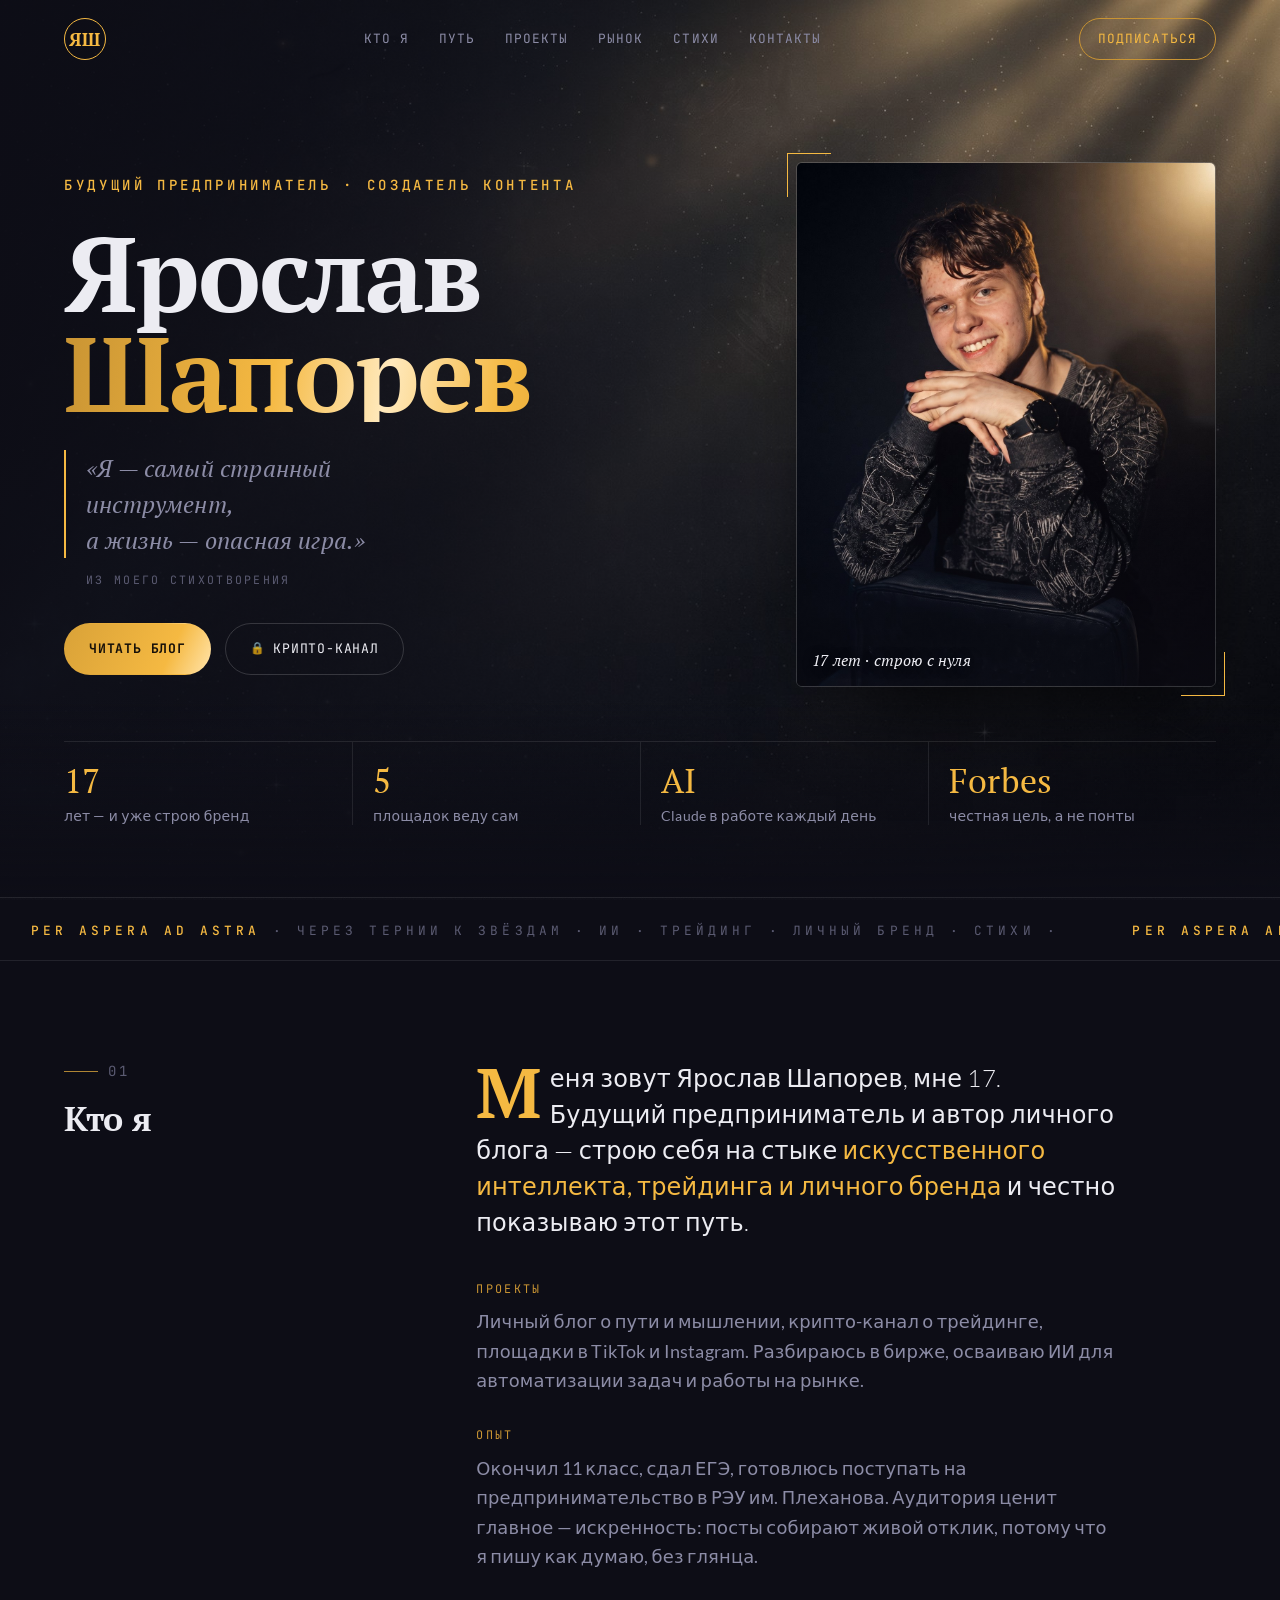
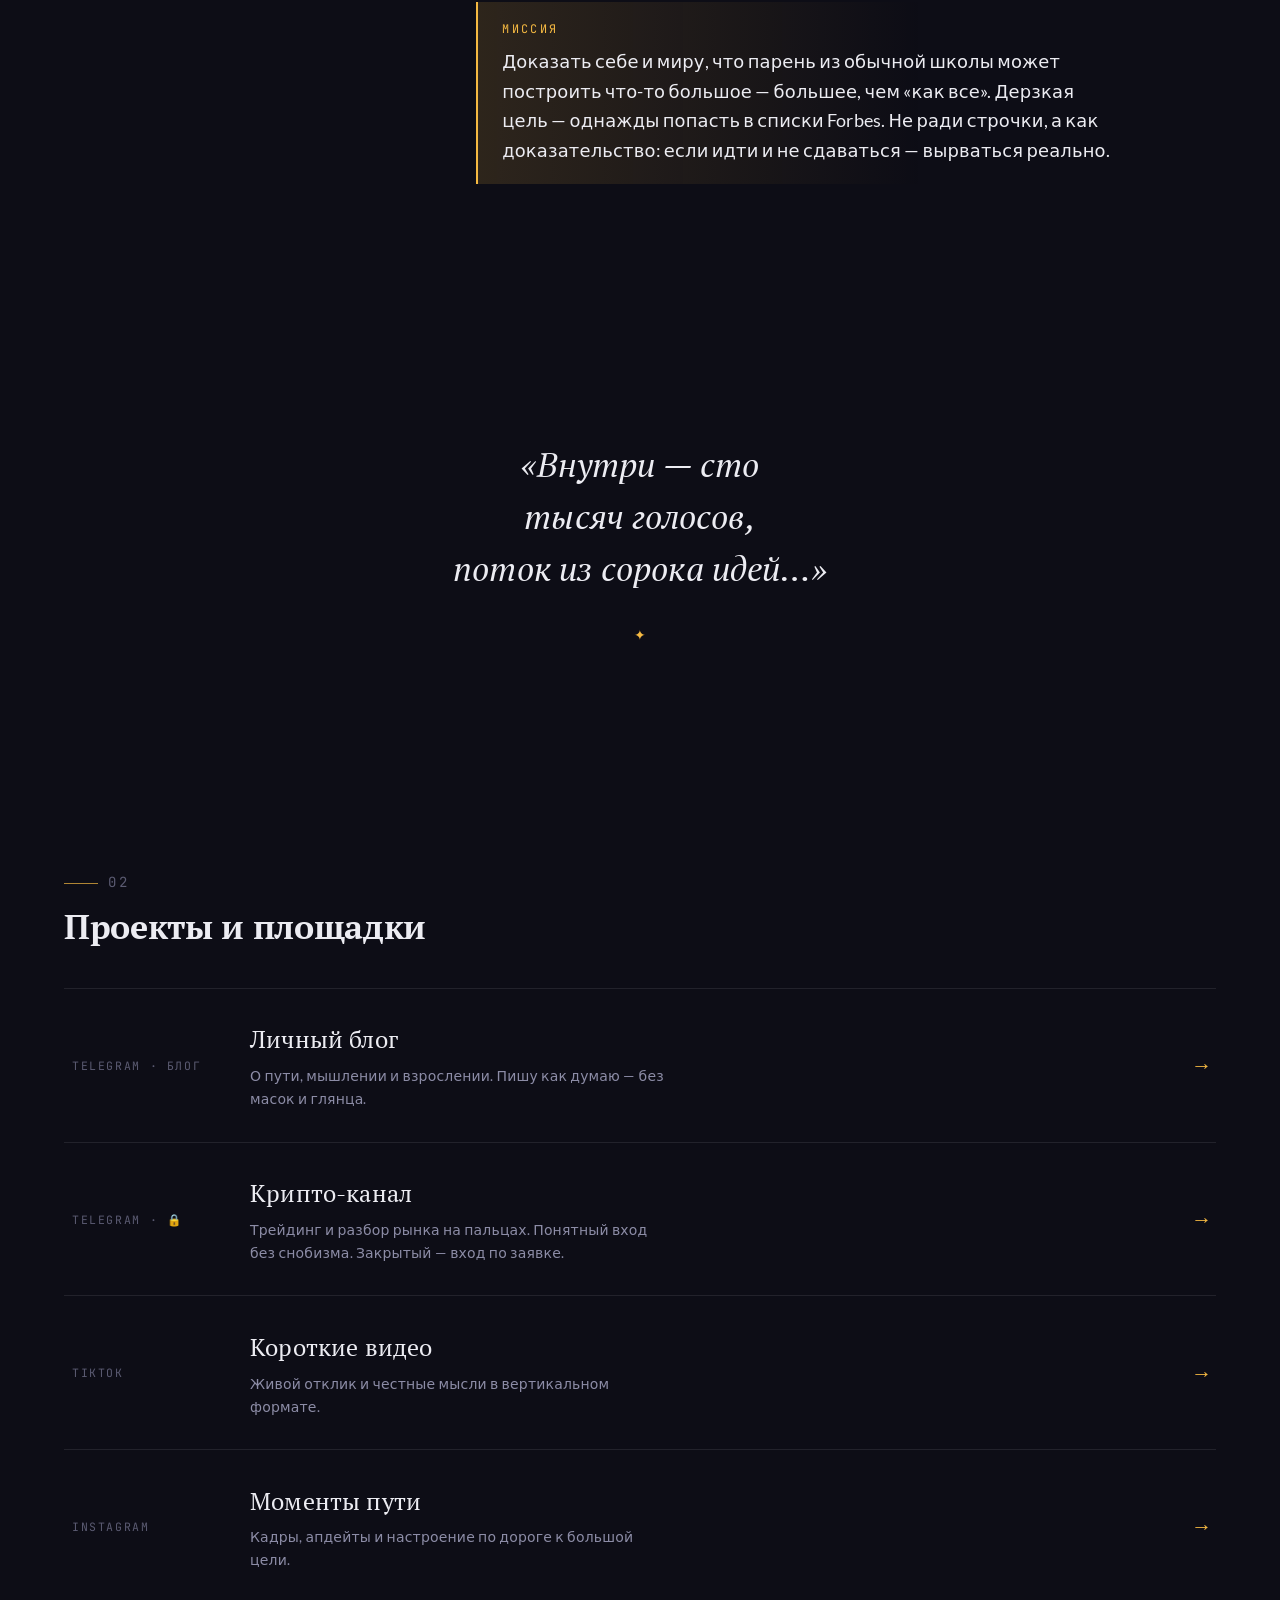
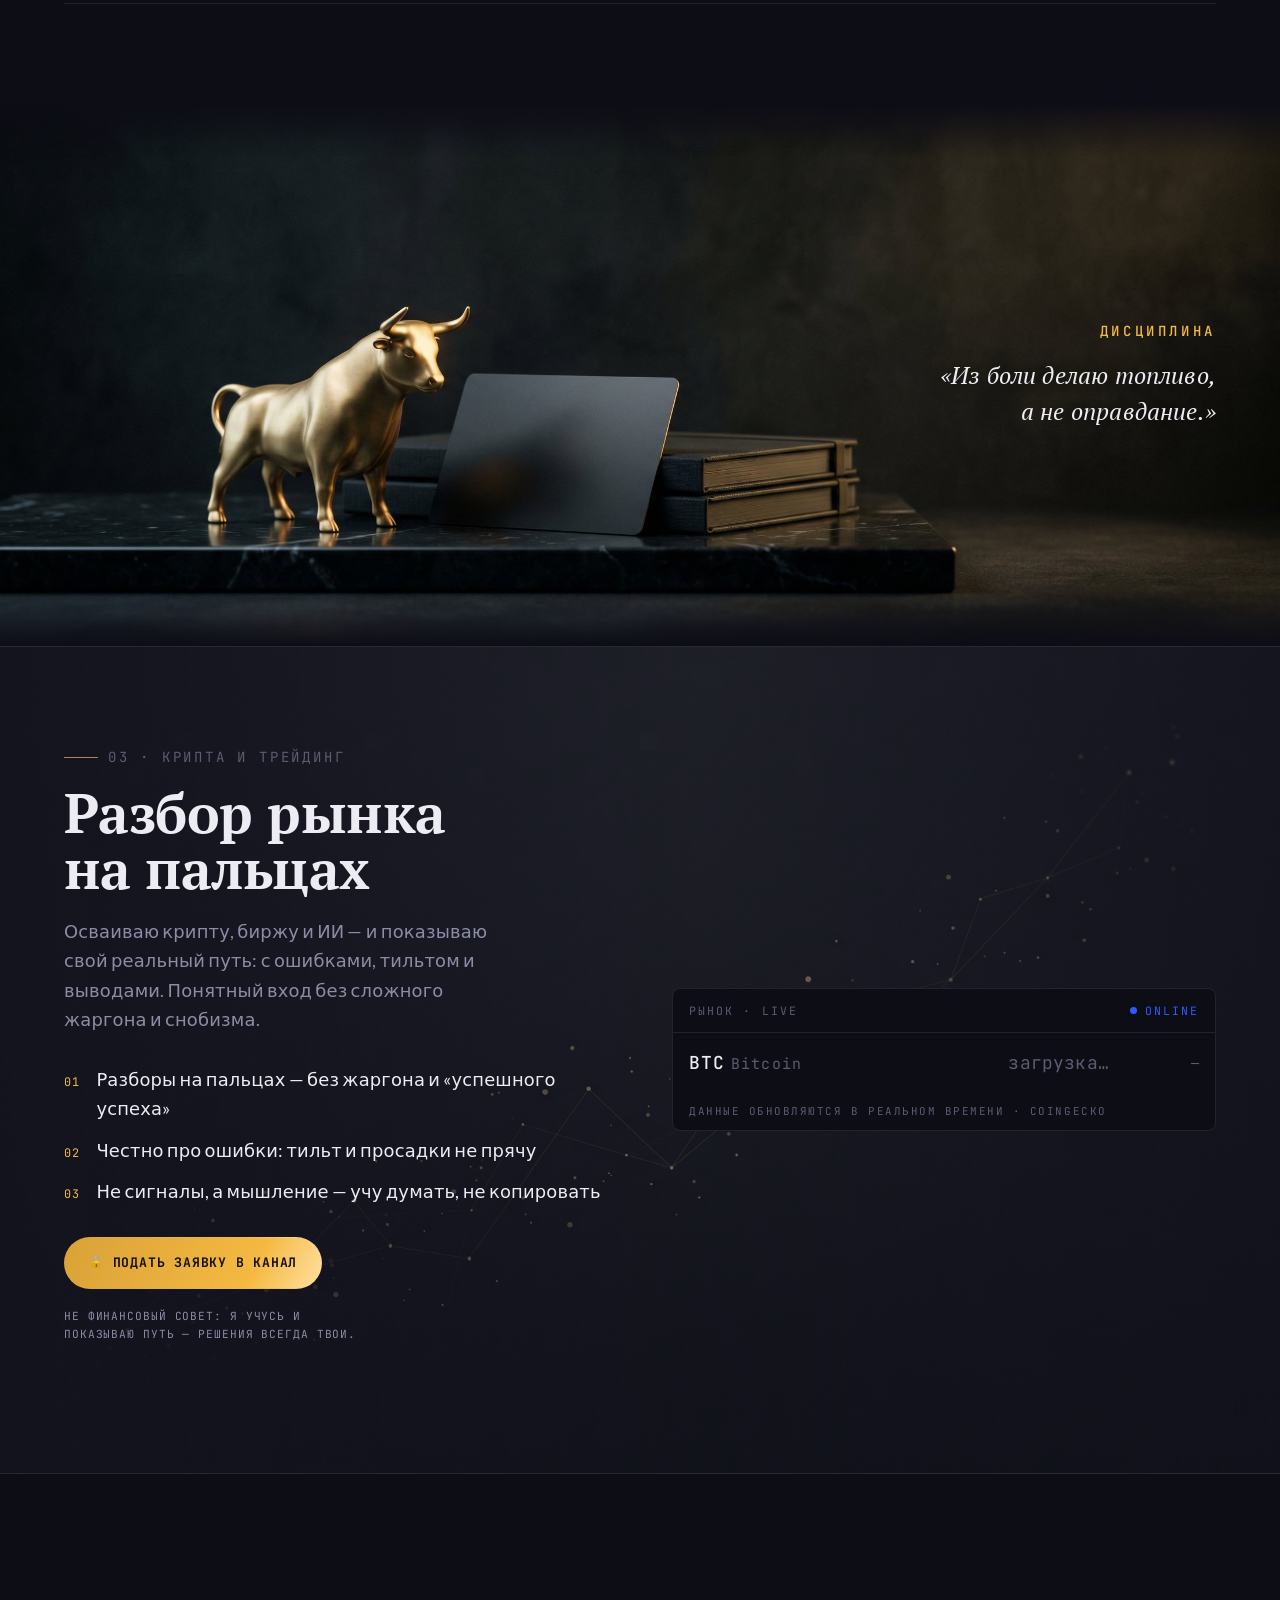
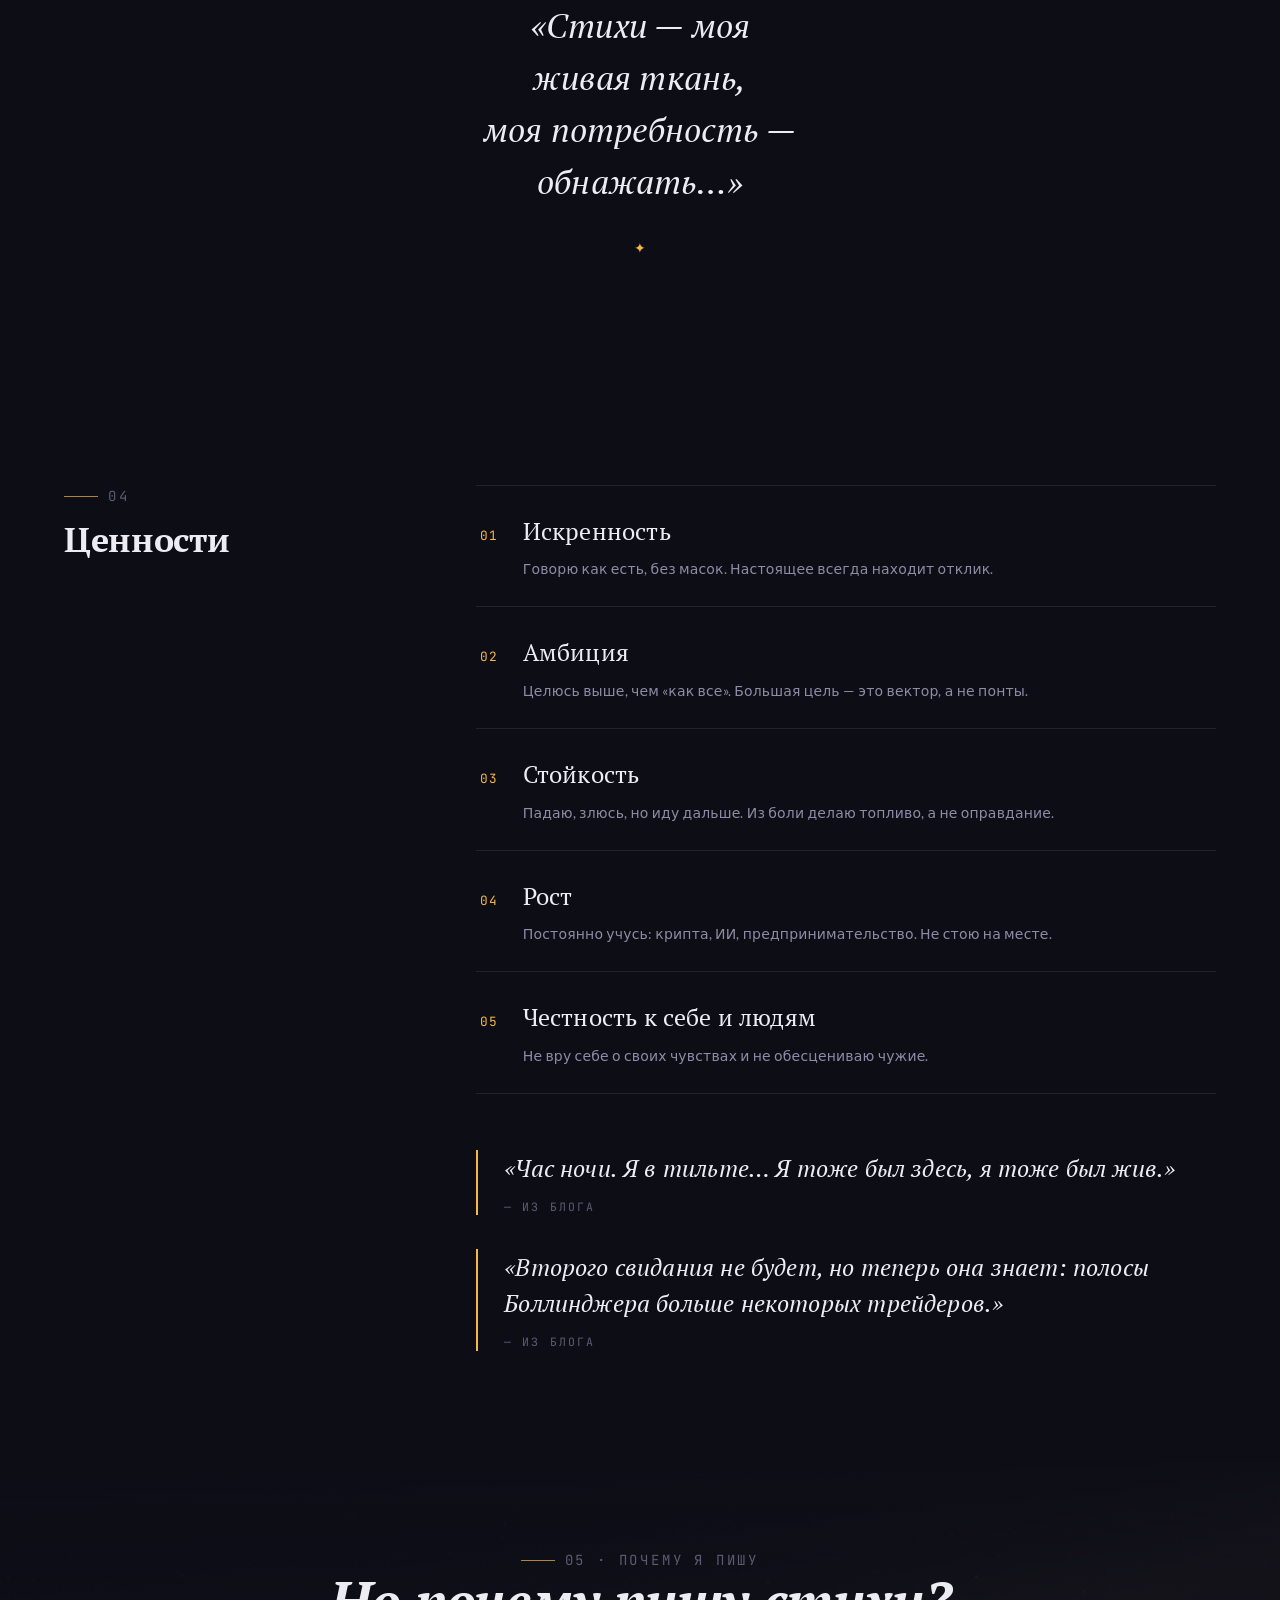
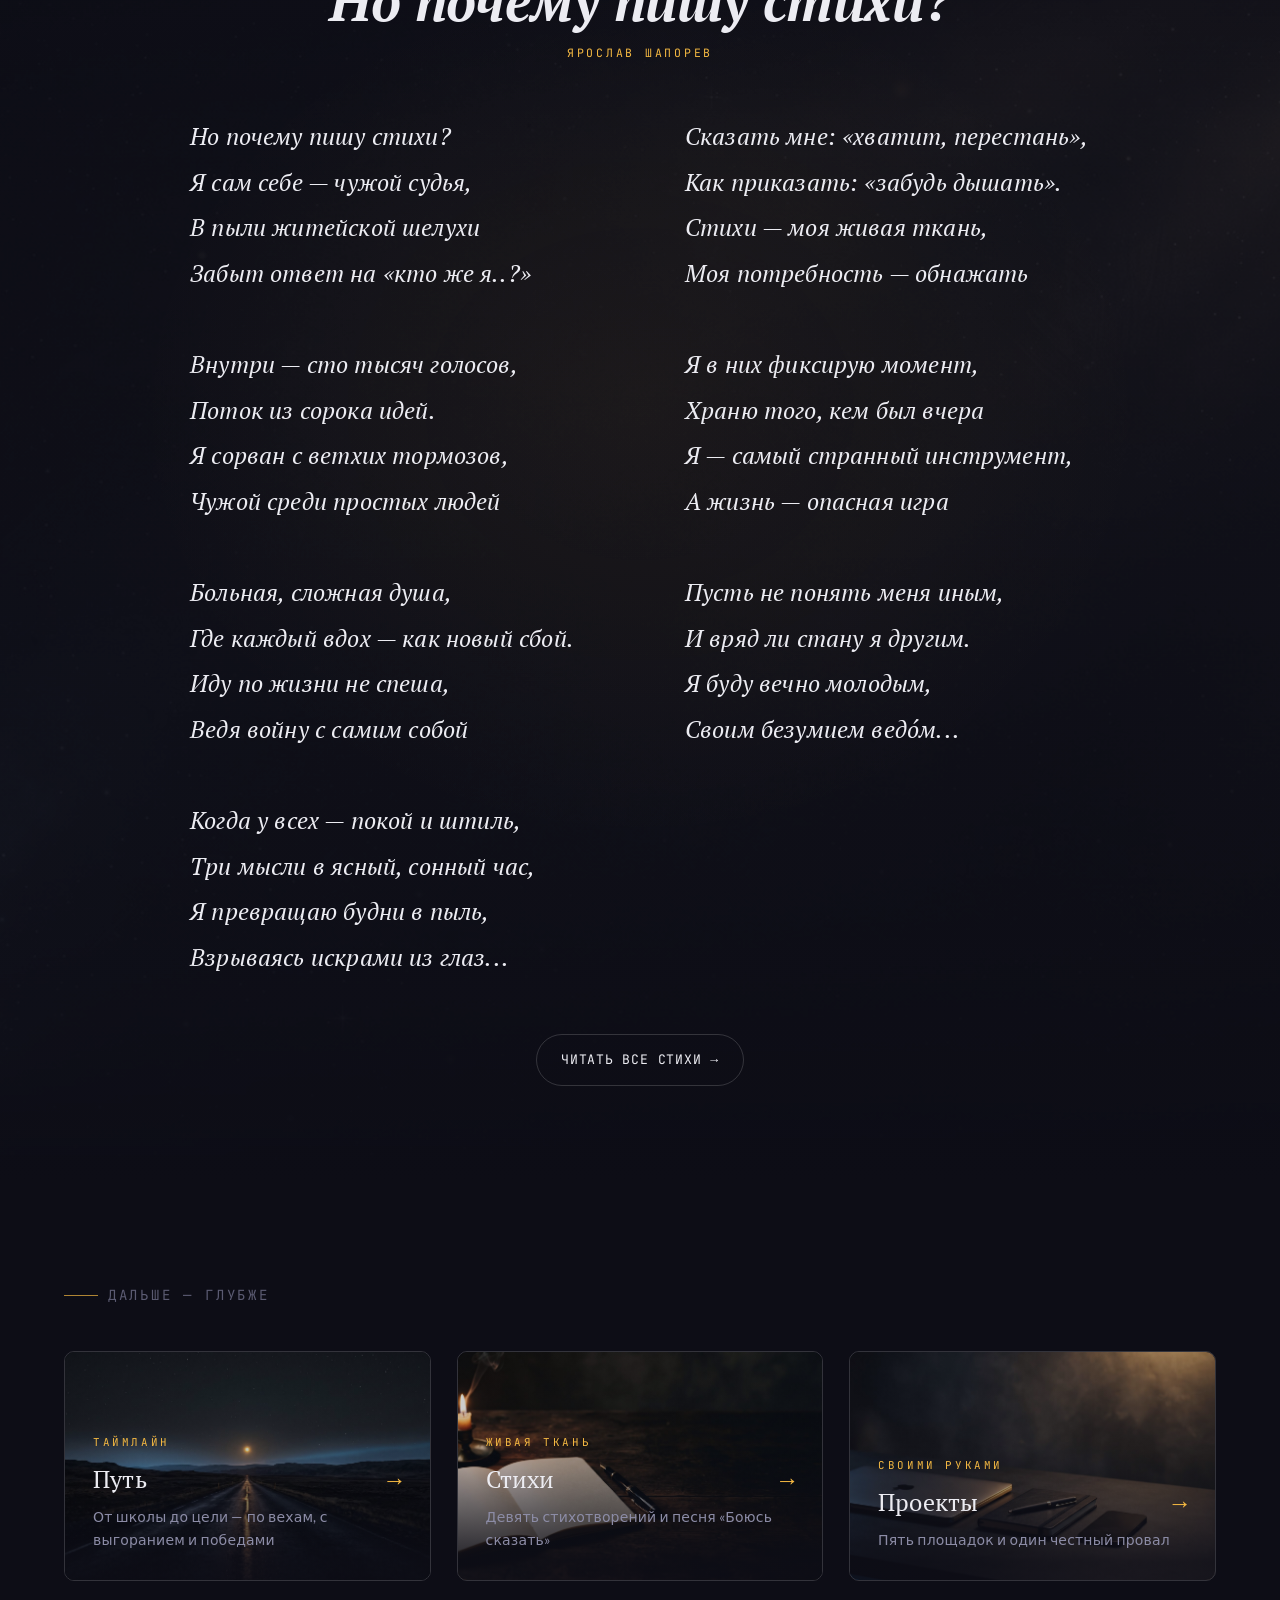
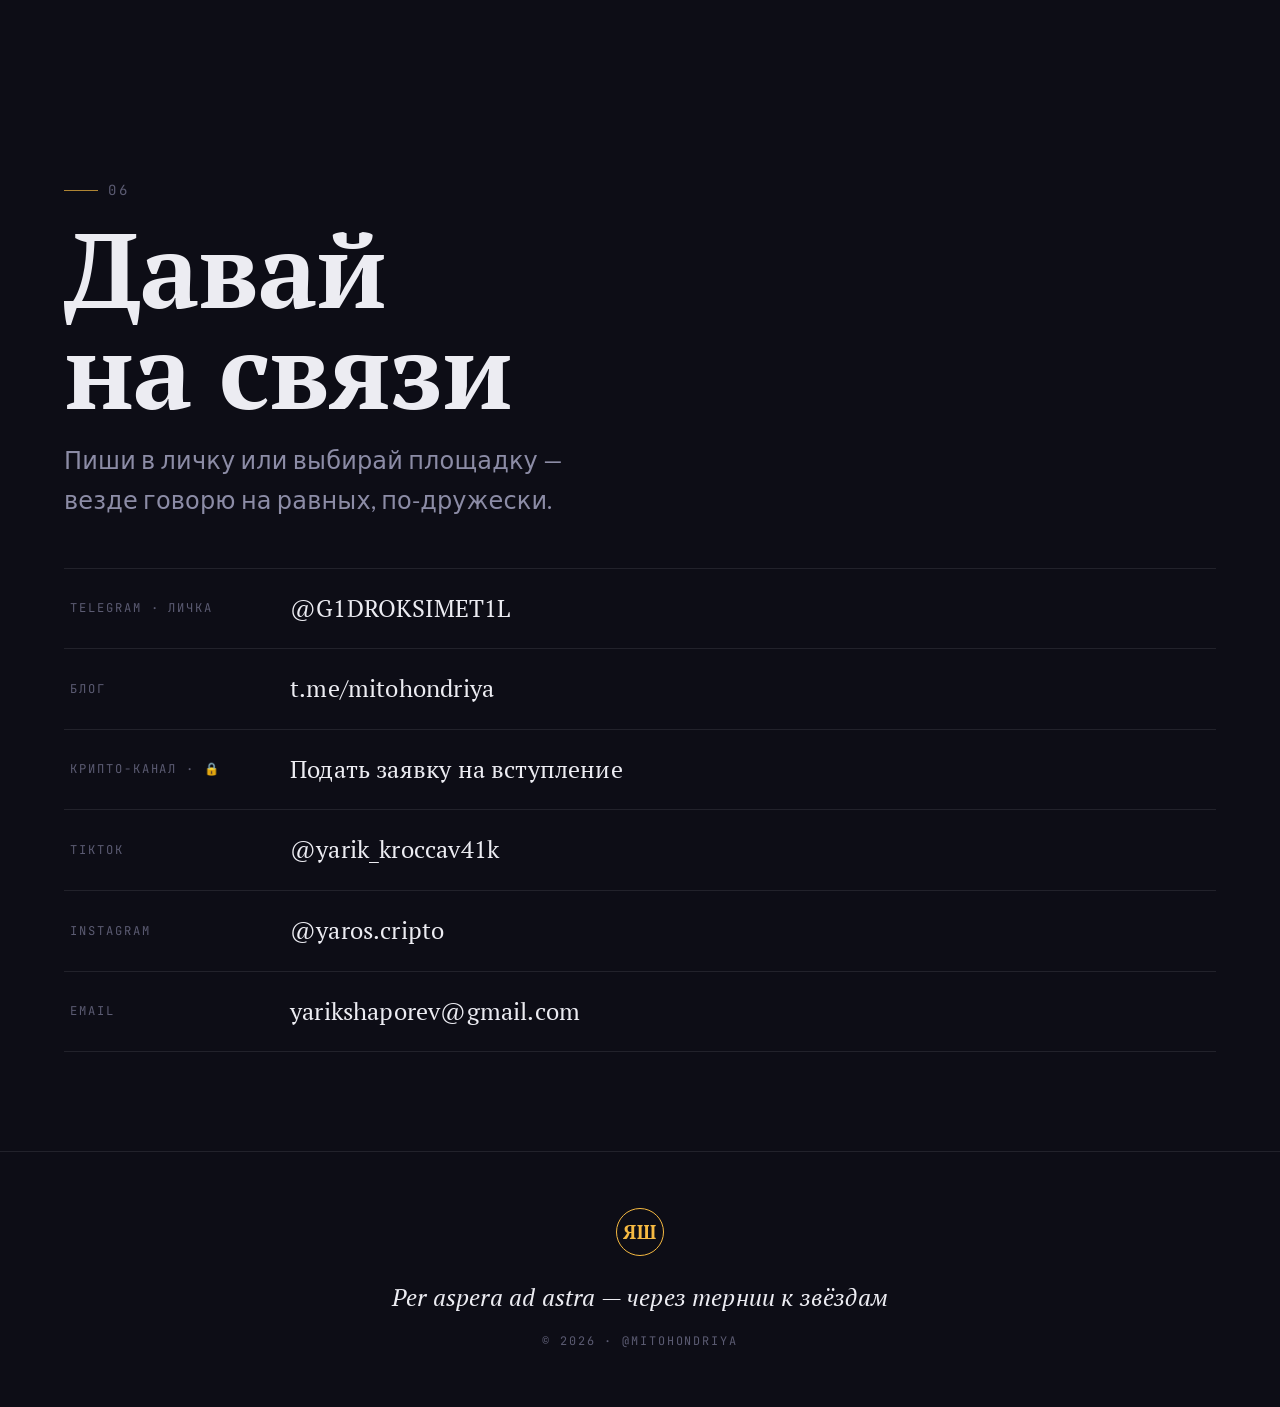
==== commit 80f5248f: "Add files via upload" ====
--- a/index.html
+++ b/index.html
@@ -8,6 +8,11 @@
 <meta property="og:title" content="Ярослав Шапорев">
 <meta property="og:description" content="На стыке ИИ, трейдинга и личного бренда. Строю себя с нуля — и честно показываю путь.">
 <meta property="og:type" content="website">
+<meta property="og:url" content="https://jiupaza.github.io">
+<meta property="og:image" content="https://jiupaza.github.io/assets/img/hero-graded.jpg">
+<meta property="og:image:width" content="1200">
+<meta property="og:image:height" content="1490">
+<meta name="twitter:card" content="summary_large_image">
 <meta name="theme-color" content="#0D0D16">
 <link rel="stylesheet" href="assets/fonts.css">
 <link rel="stylesheet" href="assets/style.css">
@@ -120,9 +125,9 @@
         <div><div class="proj__name">Личный блог</div><div class="proj__desc">О пути, мышлении и взрослении. Пишу как думаю — без масок и глянца.</div></div>
         <div class="proj__arrow">→</div>
       </a>
-      <a class="proj" href="https://t.me/G1DROKSIMET1L" target="_blank" rel="noopener">
+      <a class="proj" href="https://t.me/+fdepb7p2_IU5MjMy" target="_blank" rel="noopener">
         <div class="proj__tag">Telegram · 🔒</div>
-        <div><div class="proj__name">Крипто-канал</div><div class="proj__desc">Трейдинг и разбор рынка на пальцах. Понятный вход без снобизма. Закрытый — доступ через личку.</div></div>
+        <div><div class="proj__name">Крипто-канал</div><div class="proj__desc">Трейдинг и разбор рынка на пальцах. Понятный вход без снобизма. Закрытый — вход по заявке.</div></div>
         <div class="proj__arrow">→</div>
       </a>
       <a class="proj" href="https://www.tiktok.com/@yarik_kroccav41k" target="_blank" rel="noopener">
@@ -162,7 +167,7 @@
             <div class="mpoint"><span class="mpoint__n">02</span><span>Честно про ошибки: тильт и просадки не прячу</span></div>
             <div class="mpoint"><span class="mpoint__n">03</span><span>Не сигналы, а мышление — учу думать, не копировать</span></div>
           </div>
-          <a href="https://t.me/G1DROKSIMET1L" class="btn btn--gold" target="_blank" rel="noopener" data-reveal><span class="btn__lock">🔒</span> Войти в закрытый канал</a>
+          <a href="https://t.me/+fdepb7p2_IU5MjMy" class="btn btn--gold" target="_blank" rel="noopener" data-reveal><span class="btn__lock">🔒</span> Подать заявку в канал</a>
           <p class="market__disclaimer" data-reveal>Не финансовый совет: я учусь и показываю путь — решения всегда твои.</p>
         </div>
         <div class="ticker" data-reveal>
@@ -264,7 +269,7 @@
     <div class="contacts" data-reveal>
       <a class="crow" href="https://t.me/G1DROKSIMET1L" target="_blank" rel="noopener"><span class="crow__label">Telegram · личка</span><span class="crow__val">@G1DROKSIMET1L</span><span class="crow__go">→</span></a>
       <a class="crow" href="https://t.me/mitohondriya" target="_blank" rel="noopener"><span class="crow__label">Блог</span><span class="crow__val">t.me/mitohondriya</span><span class="crow__go">→</span></a>
-      <a class="crow" href="https://t.me/G1DROKSIMET1L" target="_blank" rel="noopener"><span class="crow__label">Крипто-канал · 🔒</span><span class="crow__val">Закрытый — доступ через личку</span><span class="crow__go">→</span></a>
+      <a class="crow" href="https://t.me/+fdepb7p2_IU5MjMy" target="_blank" rel="noopener"><span class="crow__label">Крипто-канал · 🔒</span><span class="crow__val">Подать заявку на вступление</span><span class="crow__go">→</span></a>
       <a class="crow" href="https://www.tiktok.com/@yarik_kroccav41k" target="_blank" rel="noopener"><span class="crow__label">TikTok</span><span class="crow__val">@yarik_kroccav41k</span><span class="crow__go">→</span></a>
       <a class="crow" href="https://instagram.com/yaros.cripto" target="_blank" rel="noopener"><span class="crow__label">Instagram</span><span class="crow__val">@yaros.cripto</span><span class="crow__go">→</span></a>
       <a class="crow" href="mailto:yarikshaporev@gmail.com"><span class="crow__label">Email</span><span class="crow__val">yarikshaporev@gmail.com</span><span class="crow__go">→</span></a>
